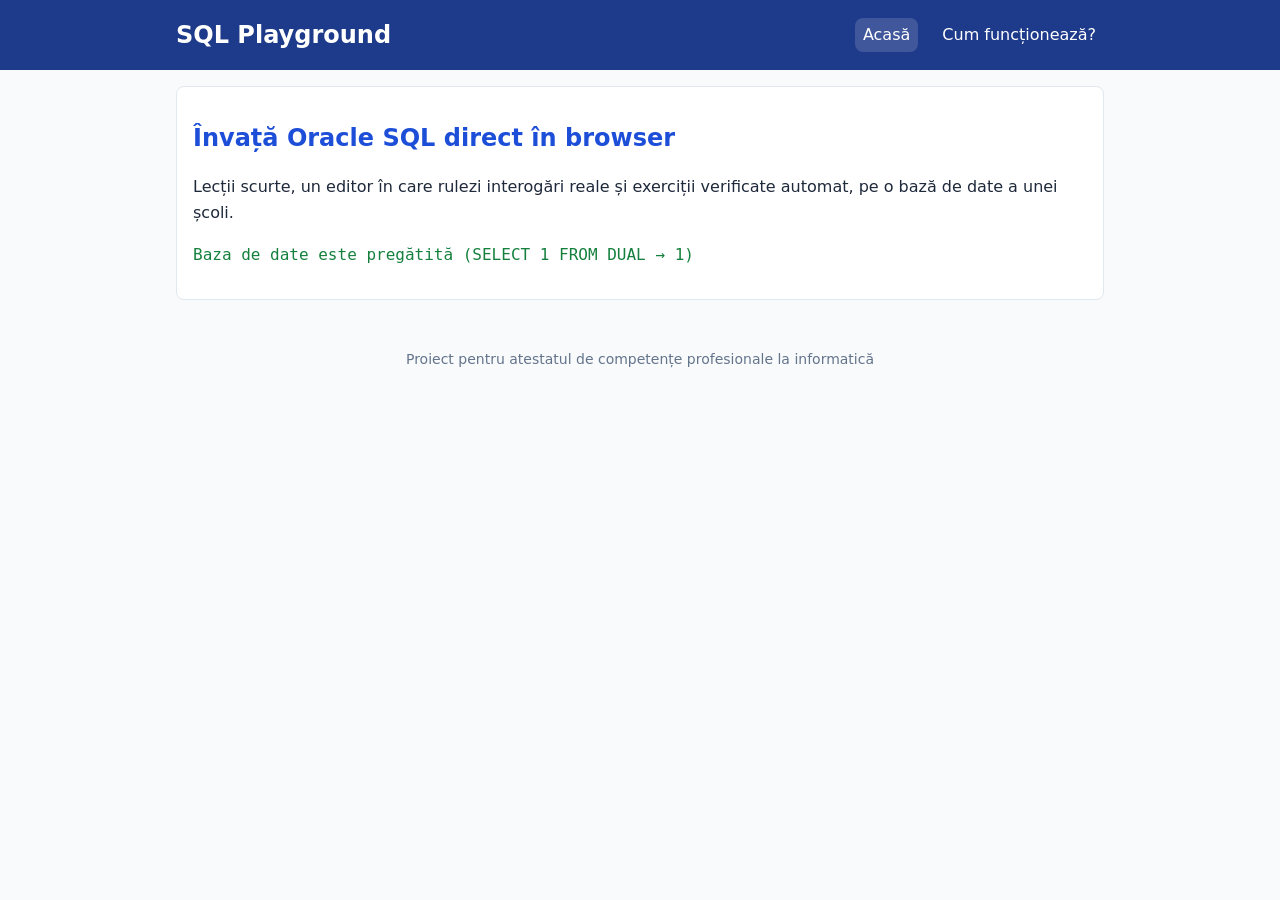
==== site/index.html @ 8a10713d "Add page layout, styles and sql.js database setup Co-Authored-By: Claude Opus 5.5 <noreply@anthropic" ====
<!DOCTYPE html>
<!--
  index.html - home page: the working SQL site (lessons, SQL editor, exercises).
  Styles: css/style.css. Scripts: vendor/sql-wasm.js (SQL engine) and js/main.js (page logic).
-->
<html lang="ro"> <!-- page language: Romanian -->
<head>
  <meta charset="UTF-8"> <!-- text encoding, needed for ș ț ă î â -->
  <meta name="viewport" content="width=device-width, initial-scale=1"> <!-- fit the page to phone screens -->
  <title>SQL Playground - Învață Oracle SQL</title> <!-- text shown in the browser tab -->
  <link rel="stylesheet" href="css/style.css"> <!-- all the styles of the site -->
  <script src="vendor/sql-wasm.js"></script> <!-- SQL engine (sql.js); provides initSqlJs -->
  <script type="module" src="js/main.js"></script> <!-- page logic; runs after the page is loaded -->
</head>
<body>
  <!-- Top header bar: site title + navigation menu (same on every page) -->
  <header class="site-header">
    <div class="site-header-inner">
      <h1 class="site-title">SQL Playground</h1> <!-- site title in the header -->
      <nav class="site-nav" aria-label="Meniu principal"> <!-- navigation menu -->
        <a href="index.html" aria-current="page">Acasă</a> <!-- link to the home page (current page) -->
        <a href="cum-functioneaza.html">Cum funcționează?</a> <!-- link to the "how it works" page -->
      </nav>
    </div>
  </header>

  <main>
    <!-- Introduction section -->
    <section class="card">
      <h2>Învață Oracle SQL direct în browser</h2> <!-- main heading of the home page -->
      <p>
        Lecții scurte, un editor în care rulezi interogări reale și exerciții verificate automat,
        pe o bază de date a unei școli.
      </p> <!-- short description of the site -->
      <p id="db-status" class="status">Se încarcă baza de date...</p> <!-- database status message (filled in by main.js) -->
    </section>
  </main>

  <!-- Footer (same on every page) -->
  <footer class="site-footer">
    Proiect pentru atestatul de competențe profesionale la informatică <!-- footer text -->
  </footer>
</body>
</html>
---- site/css/style.css ----
/*
  style.css - all the styles of the site.
  Used by: index.html and cum-functioneaza.html.
  To change a color, font or size, edit the variables in the ":root" block below.
*/

/* ===== Variables: colors, fonts and sizes (light theme) ===== */
:root {
  --color-background: #f8fafc; /* page background color */
  --color-surface: #ffffff; /* background color of cards / boxes */
  --color-text: #1e293b; /* main text color */
  --color-text-muted: #64748b; /* color of secondary text (footer, notes) */
  --color-heading: #1d4ed8; /* color of all headings (h1, h2, h3) */
  --color-header-background: #1e3a8a; /* background color of the top header bar */
  --color-header-text: #ffffff; /* text color in the top header bar */
  --color-link: #2563eb; /* color of links */
  --color-border: #e2e8f0; /* color of borders and lines */
  --color-success: #15803d; /* color of success messages */
  --color-error: #b91c1c; /* color of error messages */

  --font-main: system-ui, 'Segoe UI', Roboto, sans-serif; /* font of normal text */
  --font-code: ui-monospace, Consolas, monospace; /* font of SQL code */
  --font-size-base: 1rem; /* normal text size */
  --font-size-title: 1.5rem; /* size of the site title in the header */

  --space: 1rem; /* basic spacing between elements */
  --radius: 8px; /* roundness of box corners */
  --max-width: 60rem; /* maximum width of the page content */
}

/* ===== Variables: dark theme (used when the device is in dark mode) ===== */
@media (prefers-color-scheme: dark) {
  :root {
    --color-background: #0f172a; /* page background color (dark) */
    --color-surface: #1e293b; /* background color of cards / boxes (dark) */
    --color-text: #e2e8f0; /* main text color (dark) */
    --color-text-muted: #94a3b8; /* secondary text color (dark) */
    --color-heading: #93c5fd; /* color of all headings (dark) */
    --color-header-background: #172554; /* header bar background (dark) */
    --color-link: #60a5fa; /* color of links (dark) */
    --color-border: #334155; /* borders and lines (dark) */
    --color-success: #4ade80; /* success messages (dark) */
    --color-error: #f87171; /* error messages (dark) */
  }
}

/* ===== Whole page ===== */
* {
  box-sizing: border-box; /* width includes padding and border (easier sizing) */
}

body {
  margin: 0; /* remove the browser's default margin */
  background: var(--color-background); /* page background color */
  color: var(--color-text); /* main text color */
  font-family: var(--font-main); /* main font */
  font-size: var(--font-size-base); /* normal text size */
  line-height: 1.6; /* space between lines of text */
}

/* ===== Top header bar (site title + navigation) ===== */
.site-header {
  background: var(--color-header-background); /* header background color */
  color: var(--color-header-text); /* header text color */
}

.site-header-inner {
  max-width: var(--max-width); /* same width as the page content */
  margin: 0 auto; /* center it horizontally */
  padding: var(--space); /* space inside the header */
  display: flex; /* place title and menu side by side */
  flex-wrap: wrap; /* on small screens, the menu moves below the title */
  align-items: center; /* center them vertically */
  justify-content: space-between; /* title on the left, menu on the right */
  gap: var(--space); /* space between title and menu */
}

.site-title {
  margin: 0; /* remove the default heading margin */
  font-size: var(--font-size-title); /* site title size */
  color: var(--color-header-text); /* site title color (not the heading color) */
}

/* ===== Navigation menu ===== */
.site-nav {
  display: flex; /* menu links in a row */
  gap: var(--space); /* space between menu links */
}

.site-nav a {
  color: var(--color-header-text); /* menu link color */
  text-decoration: none; /* no underline on menu links */
  padding: 0.25rem 0.5rem; /* clickable area around each menu link */
  border-radius: var(--radius); /* rounded corners on the link highlight */
}

.site-nav a:hover,
.site-nav a[aria-current="page"] {
  background: rgba(255, 255, 255, 0.15); /* highlight for the hovered / current page link */
}

/* ===== Main content ===== */
main {
  max-width: var(--max-width); /* limit line length on wide screens */
  margin: 0 auto; /* center the content */
  padding: var(--space); /* space around the content */
}

h2,
h3 {
  color: var(--color-heading); /* heading color */
  line-height: 1.3; /* tighter line spacing for headings */
}

a {
  color: var(--color-link); /* link color */
}

a:focus-visible,
button:focus-visible {
  outline: 3px solid var(--color-link); /* visible outline when using the keyboard */
  outline-offset: 2px; /* small gap between element and outline */
}

/* ===== Cards (white boxes around sections) ===== */
.card {
  background: var(--color-surface); /* card background color */
  border: 1px solid var(--color-border); /* card border */
  border-radius: var(--radius); /* rounded card corners */
  padding: var(--space); /* space inside the card */
  margin-bottom: var(--space); /* space below each card */
}

/* ===== Database status message ===== */
.status {
  font-family: var(--font-code); /* show the status in the code font */
}

.status-success {
  color: var(--color-success); /* status color when the database loaded */
}

.status-error {
  color: var(--color-error); /* status color when something went wrong */
}

/* ===== Footer ===== */
.site-footer {
  text-align: center; /* center the footer text */
  color: var(--color-text-muted); /* footer text color */
  padding: var(--space); /* space around the footer */
  font-size: 0.875rem; /* smaller footer text */
}
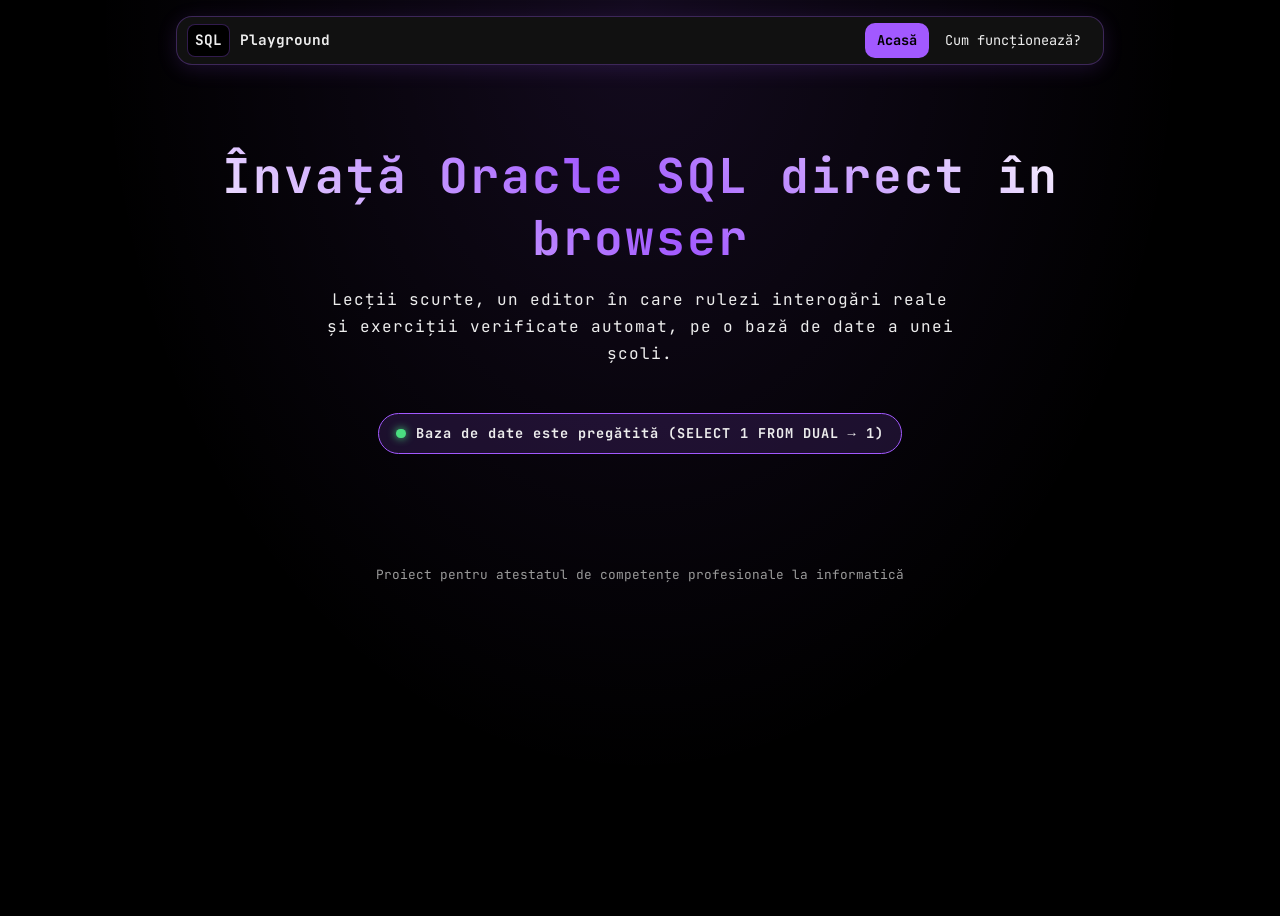
==== commit ab643c22: "Restyle site to match sebastian-ungureanu.com design Co-Authored-By: Claude Opus 5.5 <noreply@anthro" ====
--- a/site/index.html
+++ b/site/index.html
@@ -13,10 +13,13 @@
   <script type="module" src="js/main.js"></script> <!-- page logic; runs after the page is loaded -->
 </head>
 <body>
-  <!-- Top header bar: site title + navigation menu (same on every page) -->
+  <!-- Top menu bar: logo + navigation menu (same on every page) -->
   <header class="site-header">
     <div class="site-header-inner">
-      <h1 class="site-title">SQL Playground</h1> <!-- site title in the header -->
+      <a class="brand" href="index.html"> <!-- logo: goes to the home page -->
+        <span class="brand-logo">SQL</span> <!-- small logo box -->
+        <span>Playground</span> <!-- site name next to the logo -->
+      </a>
       <nav class="site-nav" aria-label="Meniu principal"> <!-- navigation menu -->
         <a href="index.html" aria-current="page">Acasă</a> <!-- link to the home page (current page) -->
         <a href="cum-functioneaza.html">Cum funcționează?</a> <!-- link to the "how it works" page -->
@@ -25,14 +28,14 @@
   </header>
 
   <main>
-    <!-- Introduction section -->
-    <section class="card">
-      <h2>Învață Oracle SQL direct în browser</h2> <!-- main heading of the home page -->
-      <p>
+    <!-- Hero: big title at the top of the home page -->
+    <section class="hero">
+      <h1 class="hero-title">Învață Oracle SQL direct în browser</h1> <!-- big title of the home page -->
+      <p class="hero-text">
         Lecții scurte, un editor în care rulezi interogări reale și exerciții verificate automat,
         pe o bază de date a unei școli.
       </p> <!-- short description of the site -->
-      <p id="db-status" class="status">Se încarcă baza de date...</p> <!-- database status message (filled in by main.js) -->
+      <p id="db-status" class="status">Se încarcă baza de date...</p> <!-- database status badge (filled in by main.js) -->
     </section>
   </main>
 
--- a/site/css/style.css
+++ b/site/css/style.css
@@ -2,46 +2,51 @@
   style.css - all the styles of the site.
   Used by: index.html and cum-functioneaza.html.
   To change a color, font or size, edit the variables in the ":root" block below.
+  Design: dark "terminal" look (black background, purple accent, monospace font).
 */
 
-/* ===== Variables: colors, fonts and sizes (light theme) ===== */
+/* ===== Font: JetBrains Mono (stored in fonts/, works offline) ===== */
+@font-face {
+  font-family: 'JetBrains Mono'; /* name used in --font-main */
+  src: url('../fonts/jetbrains-mono-latin-wght-normal.woff2') format('woff2'); /* basic Latin letters */
+  font-weight: 100 800; /* variable font: one file for all weights */
+  font-display: swap; /* show text right away, swap to this font when it loads */
+  unicode-range: U+0000-00FF, U+2000-206F, U+20AC, U+2122, U+2191, U+2193, U+2212; /* characters in this file */
+}
+
+@font-face {
+  font-family: 'JetBrains Mono'; /* same font name, second file */
+  src: url('../fonts/jetbrains-mono-latin-ext-wght-normal.woff2') format('woff2'); /* extra letters: ă ș ț */
+  font-weight: 100 800; /* variable font: one file for all weights */
+  font-display: swap; /* show text right away, swap to this font when it loads */
+  unicode-range: U+0100-02BA, U+1E00-1E9F; /* characters in this file (includes Romanian letters) */
+}
+
+/* ===== Variables: colors, fonts and sizes ===== */
 :root {
-  --color-background: #f8fafc; /* page background color */
-  --color-surface: #ffffff; /* background color of cards / boxes */
-  --color-text: #1e293b; /* main text color */
-  --color-text-muted: #64748b; /* color of secondary text (footer, notes) */
-  --color-heading: #1d4ed8; /* color of all headings (h1, h2, h3) */
-  --color-header-background: #1e3a8a; /* background color of the top header bar */
-  --color-header-text: #ffffff; /* text color in the top header bar */
-  --color-link: #2563eb; /* color of links */
-  --color-border: #e2e8f0; /* color of borders and lines */
-  --color-success: #15803d; /* color of success messages */
-  --color-error: #b91c1c; /* color of error messages */
-
-  --font-main: system-ui, 'Segoe UI', Roboto, sans-serif; /* font of normal text */
-  --font-code: ui-monospace, Consolas, monospace; /* font of SQL code */
+  --color-background: #000000; /* page background color */
+  --color-surface: rgba(17, 17, 17, 0.7); /* background color of cards / boxes */
+  --color-header-background: #111111; /* background color of the top menu bar */
+  --color-text: #ededed; /* main text color */
+  --color-text-muted: #9a9a9a; /* color of secondary text (footer, notes) */
+  --color-accent: #a259ff; /* purple accent: ">" signs, links, borders, highlights */
+  --color-accent-glow: rgba(162, 89, 255, 0.6); /* purple glow around highlighted elements */
+  --color-accent-soft: rgba(162, 89, 255, 0.15); /* light purple background (current menu link, badge) */
+  --color-border: rgba(162, 89, 255, 0.15); /* color of card borders */
+  --color-heading: #ededed; /* color of section headings (h2, h3) */
+  --color-title-gradient: linear-gradient(45deg, #ffffff, #a259ff, #ffffff); /* colors of the big page title */
+  --color-success: #4ade80; /* color of success messages */
+  --color-error: #f87171; /* color of error messages */
+
+  --font-main: 'JetBrains Mono', ui-monospace, Consolas, monospace; /* font of all text */
   --font-size-base: 1rem; /* normal text size */
-  --font-size-title: 1.5rem; /* size of the site title in the header */
+  --font-size-title: clamp(1.75rem, 6vw, 3rem); /* size of the big page title (smaller on phones) */
+  --font-size-heading: 1.5rem; /* size of section headings */
 
   --space: 1rem; /* basic spacing between elements */
-  --radius: 8px; /* roundness of box corners */
+  --radius: 10px; /* roundness of card corners */
+  --radius-menu: 16px; /* roundness of the top menu bar */
   --max-width: 60rem; /* maximum width of the page content */
-}
-
-/* ===== Variables: dark theme (used when the device is in dark mode) ===== */
-@media (prefers-color-scheme: dark) {
-  :root {
-    --color-background: #0f172a; /* page background color (dark) */
-    --color-surface: #1e293b; /* background color of cards / boxes (dark) */
-    --color-text: #e2e8f0; /* main text color (dark) */
-    --color-text-muted: #94a3b8; /* secondary text color (dark) */
-    --color-heading: #93c5fd; /* color of all headings (dark) */
-    --color-header-background: #172554; /* header bar background (dark) */
-    --color-link: #60a5fa; /* color of links (dark) */
-    --color-border: #334155; /* borders and lines (dark) */
-    --color-success: #4ade80; /* success messages (dark) */
-    --color-error: #f87171; /* error messages (dark) */
-  }
 }
 
 /* ===== Whole page ===== */
@@ -51,52 +56,79 @@
 
 body {
   margin: 0; /* remove the browser's default margin */
-  background: var(--color-background); /* page background color */
+  min-height: 100vh; /* fill at least the whole screen height */
+  background:
+    radial-gradient(ellipse at top, rgba(162, 89, 255, 0.12), transparent 60%), /* purple glow at the top of the page */
+    var(--color-background); /* page background color */
   color: var(--color-text); /* main text color */
   font-family: var(--font-main); /* main font */
   font-size: var(--font-size-base); /* normal text size */
-  line-height: 1.6; /* space between lines of text */
-}
-
-/* ===== Top header bar (site title + navigation) ===== */
+  line-height: 1.7; /* space between lines of text */
+}
+
+/* ===== Top menu bar (floating capsule, stays at the top when scrolling) ===== */
 .site-header {
-  background: var(--color-header-background); /* header background color */
-  color: var(--color-header-text); /* header text color */
+  position: sticky; /* stays visible at the top while scrolling */
+  top: var(--space); /* distance from the top of the screen */
+  z-index: 10; /* stays above the page content */
+  max-width: var(--max-width); /* same width as the page content */
+  margin: var(--space) auto 0; /* centered, with space above */
+  padding: 0 var(--space); /* side space on small screens */
 }
 
 .site-header-inner {
-  max-width: var(--max-width); /* same width as the page content */
-  margin: 0 auto; /* center it horizontally */
-  padding: var(--space); /* space inside the header */
-  display: flex; /* place title and menu side by side */
-  flex-wrap: wrap; /* on small screens, the menu moves below the title */
+  display: flex; /* logo and menu side by side */
+  flex-wrap: wrap; /* on small screens, the menu moves below the logo */
   align-items: center; /* center them vertically */
-  justify-content: space-between; /* title on the left, menu on the right */
-  gap: var(--space); /* space between title and menu */
-}
-
-.site-title {
-  margin: 0; /* remove the default heading margin */
-  font-size: var(--font-size-title); /* site title size */
-  color: var(--color-header-text); /* site title color (not the heading color) */
+  justify-content: space-between; /* logo on the left, menu on the right */
+  gap: 0.5rem; /* space between logo and menu */
+  padding: 0.4rem 0.6rem; /* space inside the menu bar */
+  background: var(--color-header-background); /* menu bar background color */
+  border: 1px solid rgba(162, 89, 255, 0.3); /* purple border of the menu bar */
+  border-radius: var(--radius-menu); /* rounded menu bar corners */
+  box-shadow: 0 4px 20px rgba(162, 89, 255, 0.15); /* soft purple glow under the menu bar */
+}
+
+/* Logo: small "SQL" box + site name */
+.brand {
+  display: flex; /* logo box and name side by side */
+  align-items: center; /* center them vertically */
+  gap: 0.6rem; /* space between logo box and name */
+  color: var(--color-text); /* site name color */
+  text-decoration: none; /* no underline on the logo link */
+  font-weight: 700; /* bold site name */
+  font-size: 0.9rem; /* site name size */
+}
+
+.brand-logo {
+  padding: 0.2rem 0.45rem; /* space inside the logo box */
+  background: #000000; /* logo box background */
+  border: 1px solid rgba(162, 89, 255, 0.3); /* logo box border */
+  border-radius: 8px; /* rounded logo box corners */
 }
 
 /* ===== Navigation menu ===== */
 .site-nav {
   display: flex; /* menu links in a row */
-  gap: var(--space); /* space between menu links */
+  gap: 0.25rem; /* space between menu links */
 }
 
 .site-nav a {
-  color: var(--color-header-text); /* menu link color */
+  color: var(--color-text); /* menu link color */
   text-decoration: none; /* no underline on menu links */
-  padding: 0.25rem 0.5rem; /* clickable area around each menu link */
+  font-size: 0.85rem; /* menu link text size */
+  padding: 0.35rem 0.75rem; /* clickable area around each menu link */
   border-radius: var(--radius); /* rounded corners on the link highlight */
 }
 
-.site-nav a:hover,
+.site-nav a:hover {
+  color: var(--color-accent); /* menu link color on mouse hover */
+}
+
 .site-nav a[aria-current="page"] {
-  background: rgba(255, 255, 255, 0.15); /* highlight for the hovered / current page link */
+  background: var(--color-accent); /* current page link: purple background */
+  color: #000000; /* current page link: black text */
+  font-weight: 700; /* current page link: bold */
 }
 
 /* ===== Main content ===== */
@@ -106,48 +138,114 @@
   padding: var(--space); /* space around the content */
 }
 
+/* ===== Hero: the big title area at the top of a page ===== */
+.hero {
+  text-align: center; /* center the title and text */
+  padding: 4rem 0 3rem; /* space above and below the hero */
+}
+
+.hero-title {
+  margin: 0 0 var(--space); /* space below the big title */
+  font-size: var(--font-size-title); /* big title size */
+  letter-spacing: 2px; /* space between letters of the big title */
+  line-height: 1.3; /* line spacing of the big title */
+  background: var(--color-title-gradient); /* gradient colors of the big title */
+  background-clip: text; /* show the gradient only inside the letters */
+  -webkit-background-clip: text; /* same, for Safari and older Chrome */
+  color: transparent; /* hide the normal text color so the gradient shows */
+}
+
+.hero-text {
+  max-width: 40rem; /* keep the text lines short */
+  margin: 0 auto 2rem; /* centered, with space below */
+  letter-spacing: 1px; /* space between letters */
+}
+
+/* ===== Section headings with a purple ">" in front ===== */
 h2,
 h3 {
   color: var(--color-heading); /* heading color */
-  line-height: 1.3; /* tighter line spacing for headings */
+  letter-spacing: 1px; /* space between letters of headings */
+  line-height: 1.4; /* line spacing of headings */
+}
+
+h2 {
+  font-size: var(--font-size-heading); /* section heading size */
+}
+
+h2::before,
+h3::before {
+  content: '> '; /* the ">" sign before every heading (terminal style) */
+  color: var(--color-accent); /* color of the ">" sign */
 }
 
 a {
-  color: var(--color-link); /* link color */
+  color: var(--color-accent); /* link color */
 }
 
 a:focus-visible,
 button:focus-visible {
-  outline: 3px solid var(--color-link); /* visible outline when using the keyboard */
+  outline: 2px solid var(--color-accent); /* visible outline when using the keyboard */
   outline-offset: 2px; /* small gap between element and outline */
 }
 
-/* ===== Cards (white boxes around sections) ===== */
+strong {
+  color: var(--color-accent); /* bold words are purple */
+}
+
+/* ===== Cards (dark boxes around sections) ===== */
 .card {
   background: var(--color-surface); /* card background color */
   border: 1px solid var(--color-border); /* card border */
   border-radius: var(--radius); /* rounded card corners */
-  padding: var(--space); /* space inside the card */
-  margin-bottom: var(--space); /* space below each card */
-}
-
-/* ===== Database status message ===== */
+  padding: 1.5rem; /* space inside the card */
+  margin-bottom: 1.5rem; /* space below each card */
+}
+
+.card > :first-child {
+  margin-top: 0; /* no extra space at the top of a card */
+}
+
+/* ===== Database status badge (pill with a colored dot) ===== */
 .status {
-  font-family: var(--font-code); /* show the status in the code font */
-}
-
-.status-success {
-  color: var(--color-success); /* status color when the database loaded */
+  display: inline-flex; /* dot and text side by side */
+  align-items: center; /* center them vertically */
+  gap: 0.6rem; /* space between dot and text */
+  padding: 0.5rem 1.1rem; /* space inside the badge */
+  background: var(--color-accent-soft); /* badge background */
+  border: 1px solid var(--color-accent); /* badge border */
+  border-radius: 999px; /* fully rounded badge (pill shape) */
+  font-size: 0.85rem; /* badge text size */
+  font-weight: 700; /* bold badge text */
+  letter-spacing: 1px; /* space between letters */
+}
+
+.status::before {
+  content: ''; /* empty element used as the colored dot */
+  width: 0.6rem; /* dot width */
+  height: 0.6rem; /* dot height */
+  border-radius: 50%; /* make it round */
+  background: var(--color-text-muted); /* dot color while loading (gray) */
+}
+
+.status-success::before {
+  background: var(--color-success); /* dot color when the database is ready (green) */
+  box-shadow: 0 0 8px var(--color-success); /* green glow around the dot */
 }
 
 .status-error {
-  color: var(--color-error); /* status color when something went wrong */
+  color: var(--color-error); /* badge text color when something went wrong */
+}
+
+.status-error::before {
+  background: var(--color-error); /* dot color when something went wrong (red) */
+  box-shadow: 0 0 8px var(--color-error); /* red glow around the dot */
 }
 
 /* ===== Footer ===== */
 .site-footer {
   text-align: center; /* center the footer text */
   color: var(--color-text-muted); /* footer text color */
-  padding: var(--space); /* space around the footer */
-  font-size: 0.875rem; /* smaller footer text */
-}
+  padding: 2rem var(--space); /* space around the footer */
+  font-size: 0.8rem; /* smaller footer text */
+}
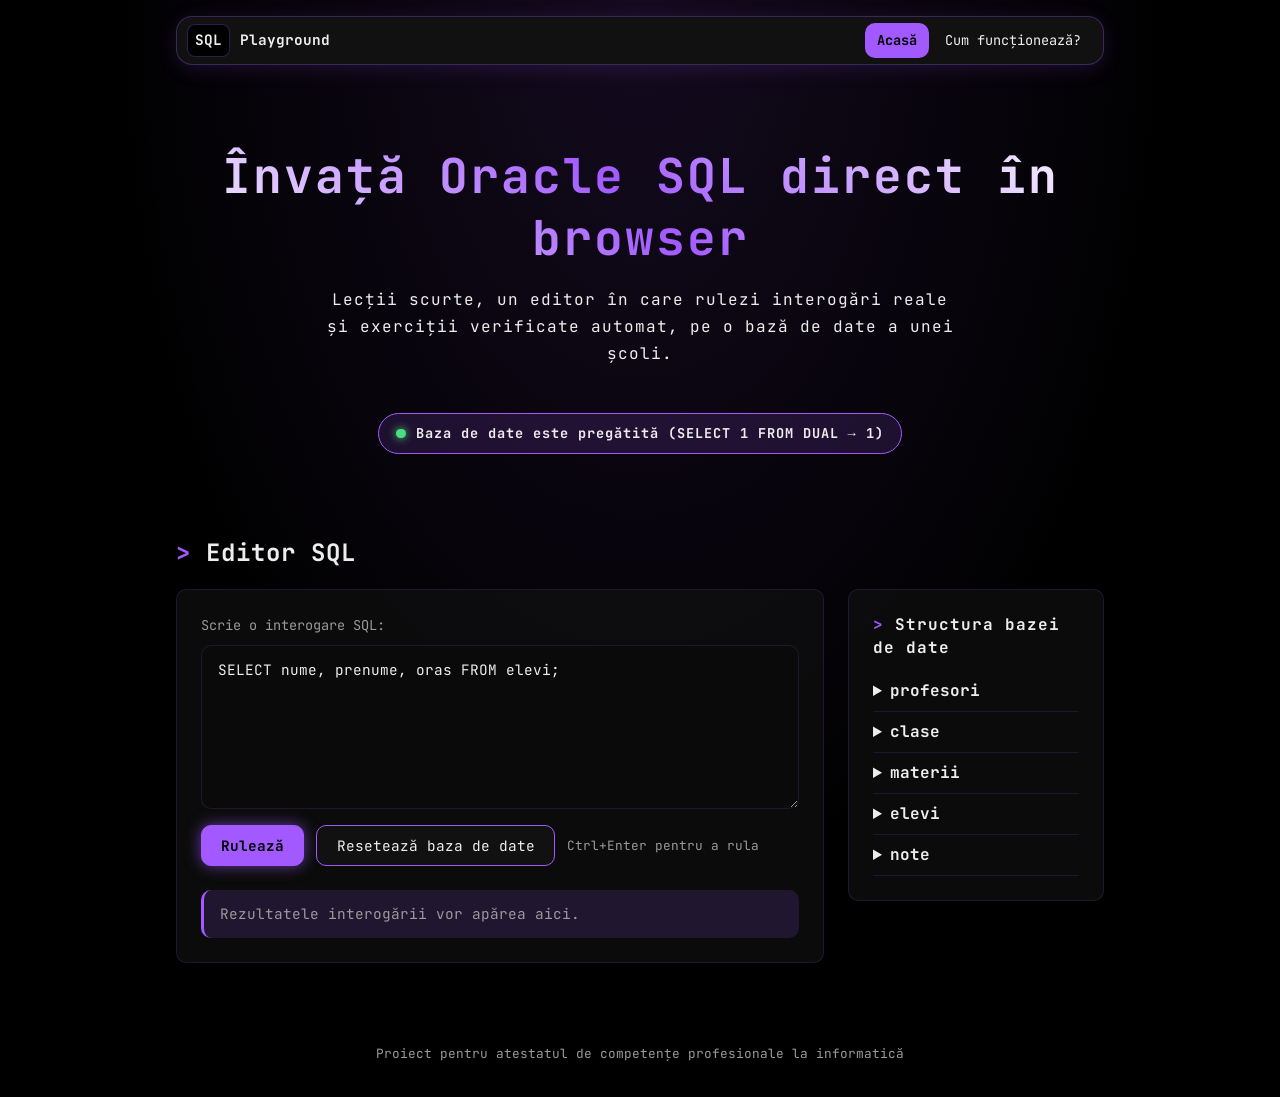
==== commit 672b2cd9: "Add school database, Oracle functions, SQL editor and lesson content Co-Authored-By: Claude Opus 5.5" ====
--- a/site/index.html
+++ b/site/index.html
@@ -37,6 +37,37 @@
       </p> <!-- short description of the site -->
       <p id="db-status" class="status">Se încarcă baza de date...</p> <!-- database status badge (filled in by main.js) -->
     </section>
+
+    <!-- SQL editor section: editor + results on the left, database structure on the right -->
+    <section id="editor" class="editor-section" aria-labelledby="editor-title">
+      <h2 id="editor-title">Editor SQL</h2> <!-- heading of the SQL editor section -->
+      <div class="editor-layout"> <!-- two columns on computers, one column on phones -->
+
+        <!-- Left column: the editor, the buttons and the results -->
+        <div class="card editor-card">
+          <label for="sql-editor" class="editor-label">Scrie o interogare SQL:</label> <!-- text above the editor -->
+          <textarea id="sql-editor" class="sql-editor" rows="6" spellcheck="false" autocomplete="off" autocapitalize="off">SELECT nume, prenume, oras FROM elevi;</textarea> <!-- the SQL editor, with a sample query -->
+          <div class="editor-buttons"> <!-- row with the buttons and the keyboard hint -->
+            <button type="button" id="run-button" class="button button-primary">Rulează</button> <!-- run button: runs the SQL from the editor -->
+            <button type="button" id="reset-button" class="button button-secondary">Resetează baza de date</button> <!-- reset button: restores the original data -->
+            <span class="editor-hint">Ctrl+Enter pentru a rula</span> <!-- keyboard shortcut hint -->
+          </div>
+          <div id="results" class="results" aria-live="polite"> <!-- results area (filled in by render.js) -->
+            <p class="message message-info">Rezultatele interogării vor apărea aici.</p> <!-- text shown before the first run -->
+          </div>
+        </div>
+
+        <!-- Right column: the tables of the database and their columns -->
+        <aside class="card schema-panel" aria-labelledby="schema-title">
+          <h3 id="schema-title">Structura bazei de date</h3> <!-- heading of the database structure panel -->
+          <div id="schema-list" class="schema-list"></div> <!-- list of tables (filled in by main.js) -->
+        </aside>
+
+      </div>
+    </section>
+
+    <!-- Lessons section: EMPTY placeholder, the lessons are added here later (Phase 4) -->
+    <section id="lessons" class="lessons-section" aria-label="Lecții"></section>
   </main>
 
   <!-- Footer (same on every page) -->
--- a/site/css/style.css
+++ b/site/css/style.css
@@ -37,16 +37,28 @@
   --color-title-gradient: linear-gradient(45deg, #ffffff, #a259ff, #ffffff); /* colors of the big page title */
   --color-success: #4ade80; /* color of success messages */
   --color-error: #f87171; /* color of error messages */
+  --color-button-primary: #a259ff; /* background color of the "Rulează" (run) button */
+  --color-button-primary-text: #000000; /* text color of the "Rulează" (run) button */
+  --color-button-secondary: #111111; /* background color of the "Resetează baza de date" (reset) button */
+  --color-editor-background: #0a0a0a; /* background color of the SQL editor */
+  --color-table-header: #1a1a1a; /* background color of the result table header (column names) */
+  --color-table-row-alt: rgba(255, 255, 255, 0.03); /* background color of every second row in result tables */
+  --color-table-line: rgba(255, 255, 255, 0.06); /* color of the lines between rows in result tables */
 
   --font-main: 'JetBrains Mono', ui-monospace, Consolas, monospace; /* font of all text */
   --font-size-base: 1rem; /* normal text size */
   --font-size-title: clamp(1.75rem, 6vw, 3rem); /* size of the big page title (smaller on phones) */
   --font-size-heading: 1.5rem; /* size of section headings */
+  --font-size-code: 0.9rem; /* text size in the SQL editor and in result tables */
+  --font-size-small: 0.8rem; /* size of small text (hints, row counts, column types) */
 
   --space: 1rem; /* basic spacing between elements */
   --radius: 10px; /* roundness of card corners */
   --radius-menu: 16px; /* roundness of the top menu bar */
   --max-width: 60rem; /* maximum width of the page content */
+  --editor-height: 10rem; /* starting height of the SQL editor */
+  --results-max-height: 24rem; /* maximum height of a result table (taller tables scroll) */
+  --schema-panel-width: 16rem; /* width of the "Structura bazei de date" panel on computers */
 }
 
 /* ===== Whole page ===== */
@@ -249,3 +261,242 @@
   padding: 2rem var(--space); /* space around the footer */
   font-size: 0.8rem; /* smaller footer text */
 }
+
+/* ===== SQL editor section (home page) ===== */
+.editor-section {
+  margin-bottom: 2rem; /* space below the editor section */
+}
+
+.editor-layout {
+  display: grid; /* editor and structure panel placed in a grid */
+  grid-template-columns: minmax(0, 1fr); /* phones: one column (editor above, structure panel below) */
+  gap: 1.5rem; /* space between the editor and the structure panel */
+  align-items: start; /* each box is only as tall as its content */
+}
+
+@media (min-width: 900px) {
+  .editor-layout {
+    grid-template-columns: minmax(0, 1fr) var(--schema-panel-width); /* computers: editor on the left, structure panel on the right */
+  }
+}
+
+.editor-layout > .card {
+  margin-bottom: 0; /* the grid gap already adds the space between boxes */
+}
+
+.editor-label {
+  display: block; /* the label sits on its own line, above the editor */
+  margin-bottom: 0.5rem; /* space between the label and the editor */
+  font-size: 0.85rem; /* label text size */
+  color: var(--color-text-muted); /* label text color */
+}
+
+/* The text box where the SQL is written */
+.sql-editor {
+  display: block; /* take a full line */
+  width: 100%; /* as wide as the card */
+  min-height: var(--editor-height); /* starting height of the editor */
+  resize: vertical; /* the user can only make it taller or shorter */
+  padding: 0.75rem 1rem; /* space inside the editor */
+  background: var(--color-editor-background); /* editor background color */
+  color: var(--color-text); /* editor text color */
+  font-family: var(--font-main); /* same monospace font as the rest of the site */
+  font-size: var(--font-size-code); /* editor text size */
+  line-height: 1.6; /* space between lines in the editor */
+  border: 1px solid var(--color-border); /* editor border */
+  border-radius: var(--radius); /* rounded editor corners */
+}
+
+.sql-editor:focus {
+  outline: none; /* remove the browser's default outline (replaced by the glow below) */
+  border-color: var(--color-accent); /* purple border while typing */
+  box-shadow: 0 0 12px var(--color-accent-glow); /* purple glow while typing */
+}
+
+/* Row with the buttons and the Ctrl+Enter hint */
+.editor-buttons {
+  display: flex; /* buttons side by side */
+  flex-wrap: wrap; /* on small screens, move to the next line */
+  align-items: center; /* center them vertically */
+  gap: 0.75rem; /* space between the buttons */
+  margin-top: 1rem; /* space between the editor and the buttons */
+}
+
+.editor-hint {
+  font-size: var(--font-size-small); /* small hint text */
+  color: var(--color-text-muted); /* gray hint text */
+}
+
+/* ===== Buttons ===== */
+.button {
+  padding: 0.6rem 1.2rem; /* space inside the buttons */
+  font-family: var(--font-main); /* same font as the rest of the site */
+  font-size: 0.9rem; /* button text size */
+  border: 1px solid var(--color-accent); /* purple button border */
+  border-radius: var(--radius); /* rounded button corners */
+  cursor: pointer; /* hand cursor on hover */
+}
+
+/* Main button ("Rulează"): purple background, black bold text, purple glow */
+.button-primary {
+  background: var(--color-button-primary); /* run button background color */
+  color: var(--color-button-primary-text); /* run button text color */
+  font-weight: 700; /* bold run button text */
+  box-shadow: 0 0 15px var(--color-accent-glow); /* purple glow around the run button */
+}
+
+.button-primary:hover {
+  box-shadow: 0 0 25px var(--color-accent-glow); /* stronger glow on mouse hover */
+}
+
+/* Second button ("Resetează baza de date"): dark background, purple border */
+.button-secondary {
+  background: var(--color-button-secondary); /* reset button background color */
+  color: var(--color-text); /* reset button text color */
+}
+
+.button-secondary:hover {
+  color: var(--color-accent); /* reset button text turns purple on mouse hover */
+}
+
+/* ===== Results area (tables and messages) ===== */
+.results {
+  margin-top: 1.5rem; /* space between the buttons and the results */
+}
+
+.result-block + .result-block {
+  margin-top: 1.5rem; /* space between two result tables */
+}
+
+/* Box around a result table: wide or tall tables scroll inside it, not the whole page */
+.table-wrapper {
+  overflow: auto; /* scroll bars appear only inside this box */
+  max-height: var(--results-max-height); /* maximum height before scrolling */
+  border: 1px solid var(--color-border); /* border around the table */
+  border-radius: var(--radius); /* rounded corners */
+}
+
+.result-table {
+  width: 100%; /* table at least as wide as the card */
+  border-collapse: collapse; /* single lines between cells */
+  font-size: var(--font-size-code); /* result table text size */
+}
+
+.result-table th,
+.result-table td {
+  padding: 0.45rem 0.8rem; /* space inside each cell */
+  text-align: left; /* values aligned to the left */
+  white-space: nowrap; /* keep each value on one line (the box scrolls instead) */
+  border-bottom: 1px solid var(--color-table-line); /* line between rows */
+}
+
+.result-table th {
+  position: sticky; /* column names stay visible while scrolling down */
+  top: 0; /* stick to the top of the table box */
+  background: var(--color-table-header); /* column names background color */
+  color: var(--color-accent); /* column names text color */
+  font-weight: 700; /* bold column names */
+}
+
+.result-table tbody tr:nth-child(even) {
+  background: var(--color-table-row-alt); /* every second row slightly lighter (easier to read) */
+}
+
+.null-value {
+  color: var(--color-text-muted); /* NULL values shown in gray */
+  font-style: italic; /* and in italics, so they differ from the text 'NULL' */
+}
+
+.row-count {
+  margin: 0.5rem 0 0; /* space above the row count */
+  font-size: var(--font-size-small); /* small row count text */
+  color: var(--color-text-muted); /* gray row count text */
+}
+
+/* Messages: errors (red), success (green), information (gray) */
+.message {
+  margin: 0; /* no extra space around the message */
+  padding: 0.75rem 1rem; /* space inside the message box */
+  border-left: 3px solid var(--color-accent); /* colored line on the left of the message */
+  border-radius: var(--radius); /* rounded message corners */
+  background: var(--color-accent-soft); /* message background color */
+  font-size: 0.9rem; /* message text size */
+  white-space: pre-wrap; /* keep line breaks from the message text */
+  overflow-wrap: anywhere; /* break very long words so they fit on phones */
+}
+
+.message-error {
+  color: var(--color-error); /* error message text color (red) */
+  border-left-color: var(--color-error); /* red line on the left */
+  background: rgba(248, 113, 113, 0.08); /* light red background */
+}
+
+.message-success {
+  color: var(--color-success); /* success message text color (green) */
+  border-left-color: var(--color-success); /* green line on the left */
+  background: rgba(74, 222, 128, 0.08); /* light green background */
+}
+
+.message-info {
+  color: var(--color-text-muted); /* information message text color (gray) */
+}
+
+/* ===== Database structure panel ("Structura bazei de date") ===== */
+.schema-panel h3 {
+  margin-bottom: 0.75rem; /* space below the panel heading */
+  font-size: 1rem; /* panel heading size */
+}
+
+.schema-table {
+  border-bottom: 1px solid var(--color-border); /* line between tables */
+  padding: 0.4rem 0; /* space above and below each table */
+}
+
+.schema-table summary {
+  cursor: pointer; /* hand cursor: the table name can be clicked */
+  font-weight: 700; /* bold table name */
+}
+
+.schema-table summary:hover {
+  color: var(--color-accent); /* table name turns purple on mouse hover */
+}
+
+.schema-table summary:focus-visible {
+  outline: 2px solid var(--color-accent); /* visible outline when using the keyboard */
+  outline-offset: 2px; /* small gap between the name and the outline */
+}
+
+.column-list {
+  list-style: none; /* no bullets in the column list */
+  margin: 0.4rem 0; /* space above and below the column list */
+  padding-left: 1rem; /* columns indented under the table name */
+  font-size: var(--font-size-small); /* small column text */
+}
+
+.column-list li {
+  display: flex; /* column name and type on the same line */
+  flex-wrap: wrap; /* move the type to the next line if there is no room */
+  justify-content: space-between; /* name on the left, type on the right */
+  gap: 0 0.5rem; /* space between name and type */
+}
+
+.column-type {
+  color: var(--color-text-muted); /* column types in gray */
+}
+
+/* Small button under each table: writes "SELECT * FROM <table>;" in the editor */
+.schema-query-button {
+  margin: 0 0 0.3rem 1rem; /* indented like the columns */
+  padding: 0.2rem 0.5rem; /* space inside the small button */
+  background: transparent; /* no background */
+  color: var(--color-accent); /* purple button text */
+  font-family: var(--font-main); /* same font as the rest of the site */
+  font-size: var(--font-size-small); /* small button text */
+  border: 1px solid var(--color-border); /* thin purple border */
+  border-radius: 6px; /* rounded corners */
+  cursor: pointer; /* hand cursor on hover */
+}
+
+.schema-query-button:hover {
+  border-color: var(--color-accent); /* stronger border on mouse hover */
+}
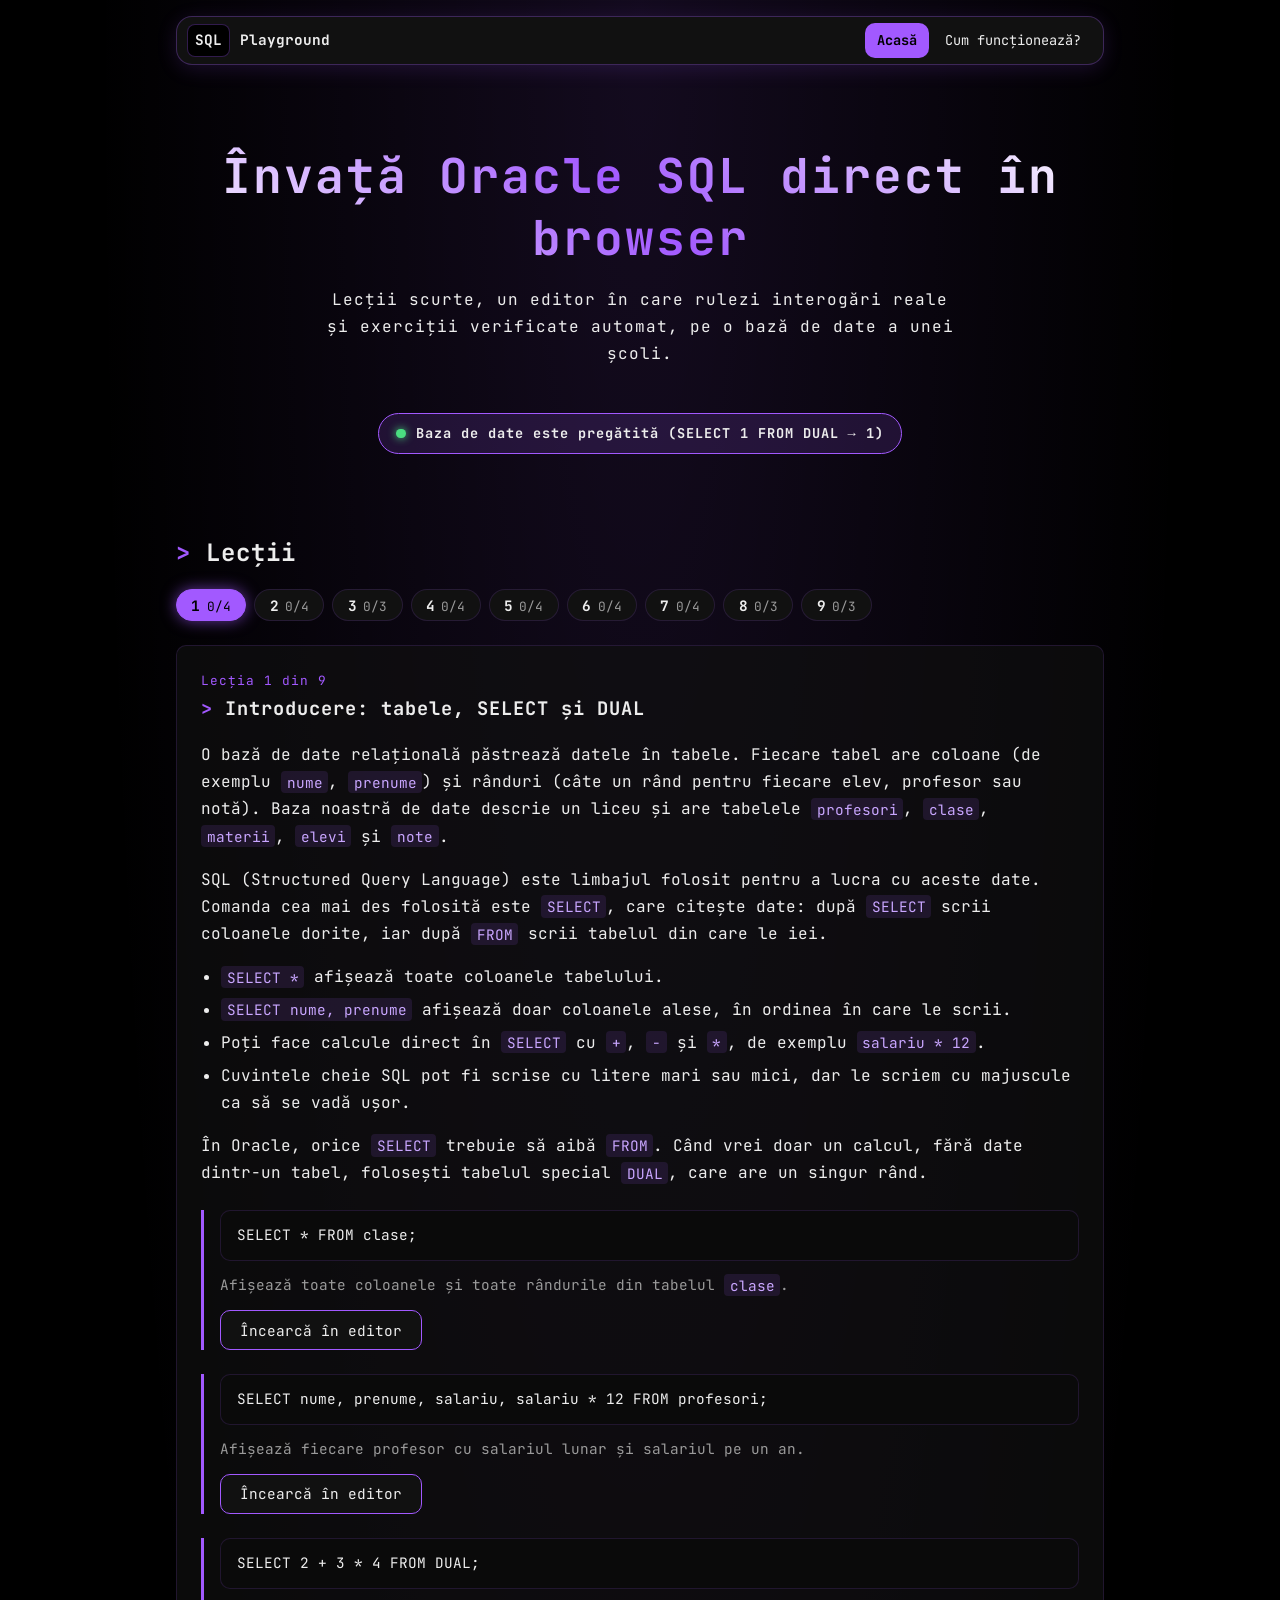
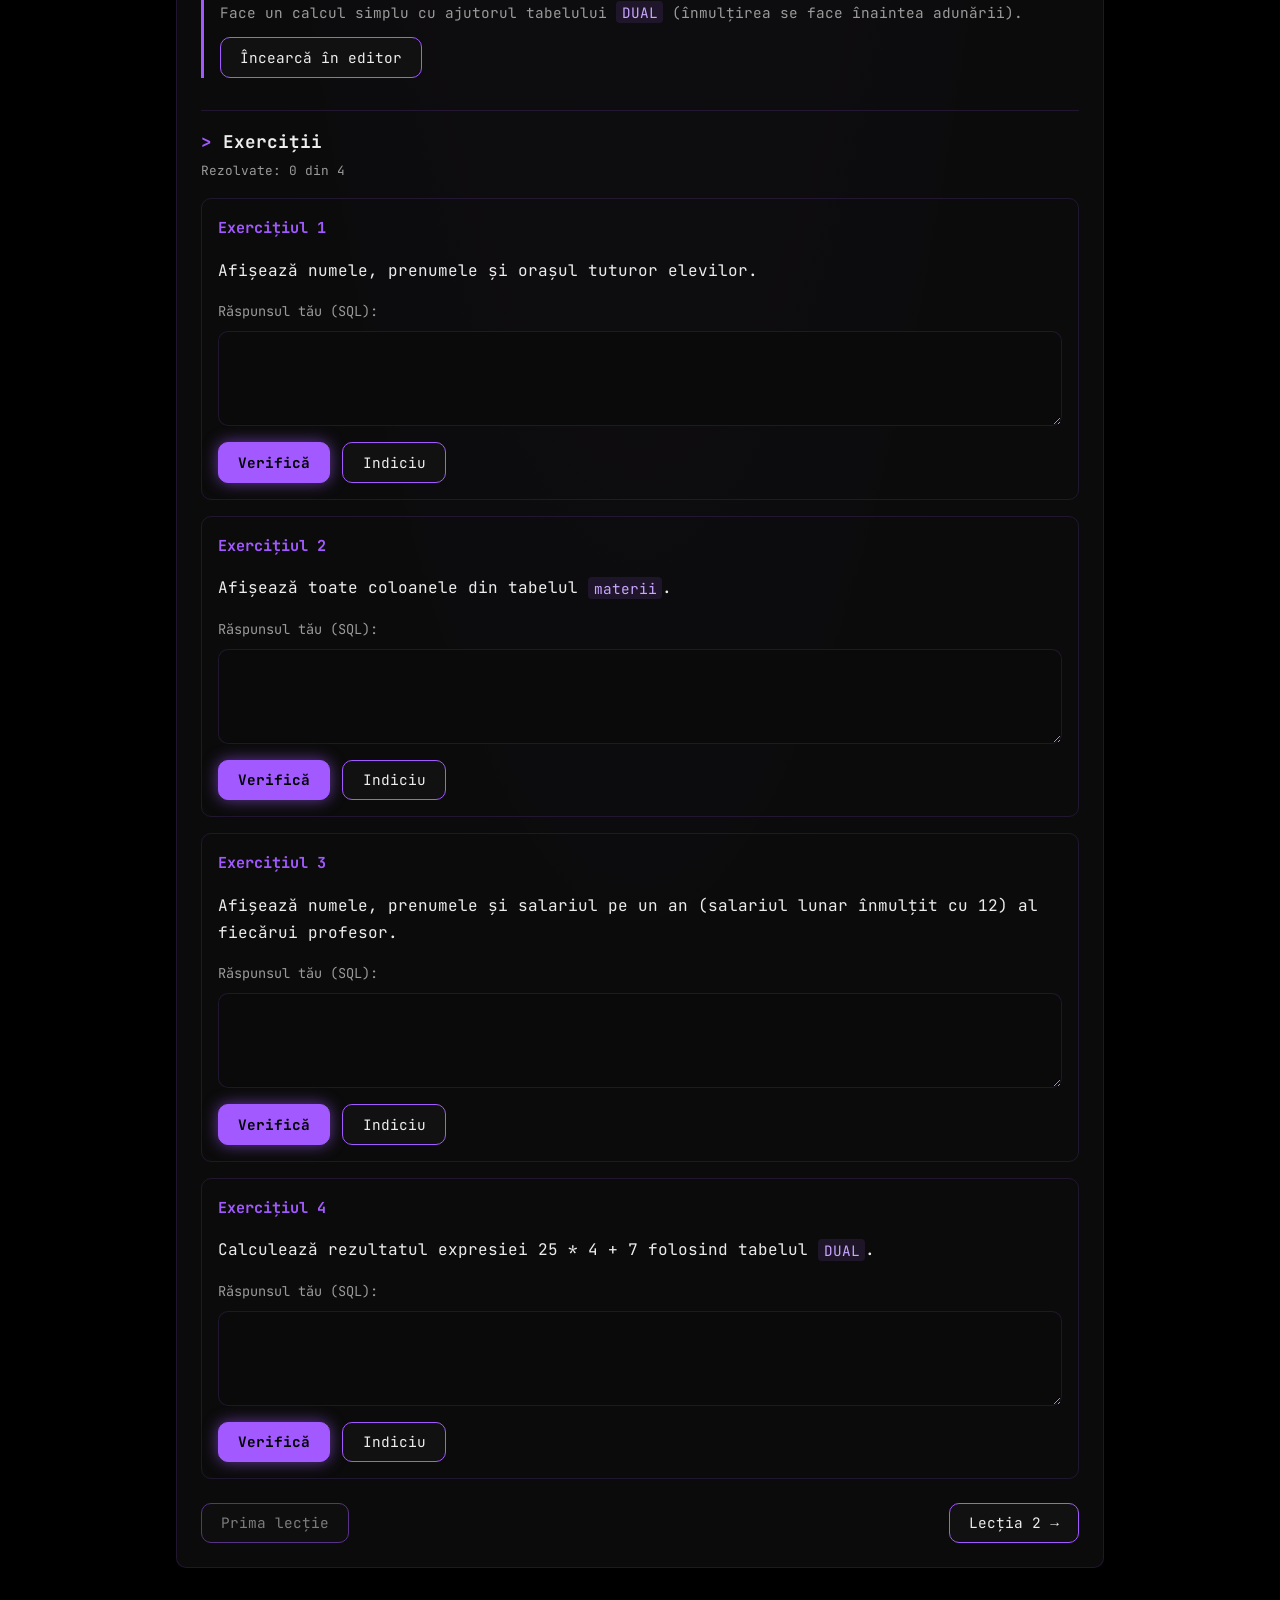
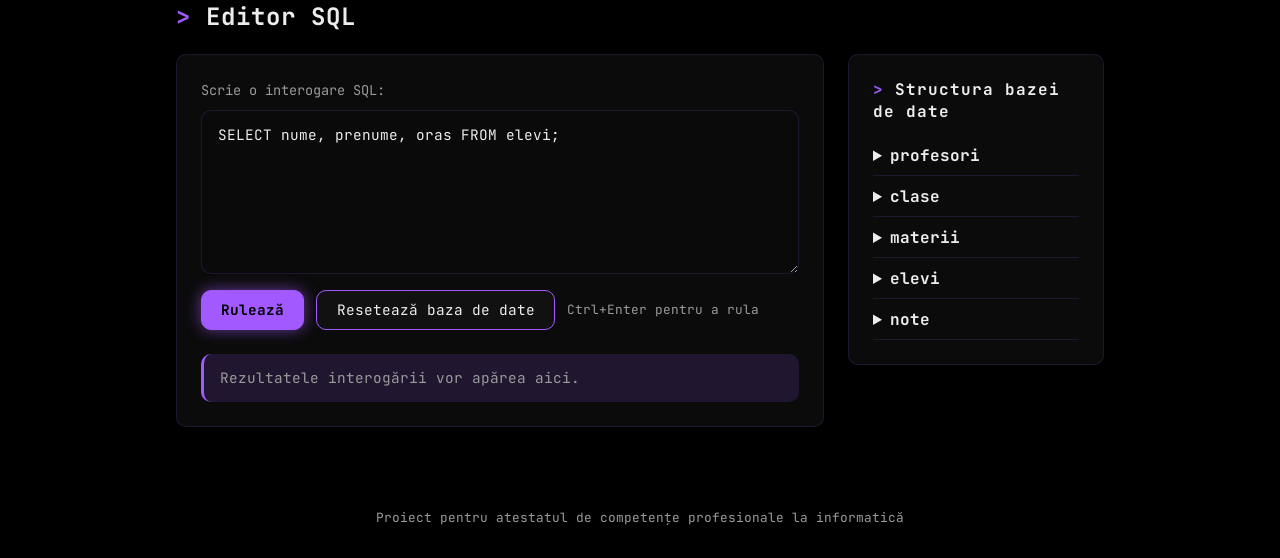
==== commit 2f892997: "Add lessons UI, exercise checker, how-it-works page and tests Co-Authored-By: Claude Opus 5.5 <norep" ====
--- a/site/index.html
+++ b/site/index.html
@@ -1,7 +1,9 @@
 <!DOCTYPE html>
 <!--
   index.html - home page: the working SQL site (lessons, SQL editor, exercises).
-  Styles: css/style.css. Scripts: vendor/sql-wasm.js (SQL engine) and js/main.js (page logic).
+  Styles: css/style.css. Scripts: vendor/sql-wasm.js (SQL engine) and js/main.js (page logic; it loads
+  db.js, render.js, lessons-ui.js, lessons.js and checker.js).
+  Order of the page: title (hero), lessons, SQL editor.
 -->
 <html lang="ro"> <!-- page language: Romanian -->
 <head>
@@ -38,6 +40,15 @@
       <p id="db-status" class="status">Se încarcă baza de date...</p> <!-- database status badge (filled in by main.js) -->
     </section>
 
+    <!-- Lessons section: numbered lesson buttons + one lesson at a time with its exercises (filled in by lessons-ui.js) -->
+    <section id="lessons" class="lessons-section" aria-labelledby="lessons-title">
+      <h2 id="lessons-title">Lecții</h2> <!-- heading of the lessons section -->
+      <nav id="lesson-nav" class="lesson-nav" aria-label="Lista lecțiilor"></nav> <!-- numbered lesson buttons -->
+      <div id="lesson-content"> <!-- the open lesson is shown here -->
+        <p class="message message-info">Lecțiile apar după ce se încarcă baza de date.</p> <!-- text shown while loading -->
+      </div>
+    </section>
+
     <!-- SQL editor section: editor + results on the left, database structure on the right -->
     <section id="editor" class="editor-section" aria-labelledby="editor-title">
       <h2 id="editor-title">Editor SQL</h2> <!-- heading of the SQL editor section -->
@@ -48,8 +59,8 @@
           <label for="sql-editor" class="editor-label">Scrie o interogare SQL:</label> <!-- text above the editor -->
           <textarea id="sql-editor" class="sql-editor" rows="6" spellcheck="false" autocomplete="off" autocapitalize="off">SELECT nume, prenume, oras FROM elevi;</textarea> <!-- the SQL editor, with a sample query -->
           <div class="editor-buttons"> <!-- row with the buttons and the keyboard hint -->
-            <button type="button" id="run-button" class="button button-primary">Rulează</button> <!-- run button: runs the SQL from the editor -->
-            <button type="button" id="reset-button" class="button button-secondary">Resetează baza de date</button> <!-- reset button: restores the original data -->
+            <button type="button" id="run-button" class="button button-primary" disabled>Rulează</button> <!-- run button: runs the SQL from the editor (turned on when the database is ready) -->
+            <button type="button" id="reset-button" class="button button-secondary" disabled>Resetează baza de date</button> <!-- reset button: restores the original data (turned on when the database is ready) -->
             <span class="editor-hint">Ctrl+Enter pentru a rula</span> <!-- keyboard shortcut hint -->
           </div>
           <div id="results" class="results" aria-live="polite"> <!-- results area (filled in by render.js) -->
@@ -65,9 +76,6 @@
 
       </div>
     </section>
-
-    <!-- Lessons section: EMPTY placeholder, the lessons are added here later (Phase 4) -->
-    <section id="lessons" class="lessons-section" aria-label="Lecții"></section>
   </main>
 
   <!-- Footer (same on every page) -->
--- a/site/css/style.css
+++ b/site/css/style.css
@@ -59,6 +59,14 @@
   --editor-height: 10rem; /* starting height of the SQL editor */
   --results-max-height: 24rem; /* maximum height of a result table (taller tables scroll) */
   --schema-panel-width: 16rem; /* width of the "Structura bazei de date" panel on computers */
+
+  /* Lessons and exercises */
+  --color-chip-background: #111111; /* background color of the numbered lesson buttons */
+  --color-code-background: rgba(162, 89, 255, 0.12); /* background of code words inside the lesson text */
+  --color-code-text: #c9a6ff; /* color of code words inside the lesson text */
+  --radius-pill: 999px; /* fully rounded (pill) shape of the numbered lesson buttons */
+  --exercise-editor-height: 5rem; /* starting height of the answer box of an exercise */
+  --scroll-offset: 7.5rem; /* space kept above a section when the page scrolls to it (room for the menu bar) */
 }
 
 /* ===== Whole page ===== */
@@ -500,3 +508,600 @@
 .schema-query-button:hover {
   border-color: var(--color-accent); /* stronger border on mouse hover */
 }
+
+/* ===== Lessons and exercises ===== */
+/* Home page: the numbered lesson buttons, the open lesson, its examples and its exercises (built by lessons-ui.js). */
+
+/* When a button scrolls to the lessons or to the editor, leave room for the menu bar at the top */
+#lessons,
+#editor {
+  scroll-margin-top: var(--scroll-offset); /* space above the section after scrolling */
+}
+
+.lessons-section {
+  margin-bottom: 2rem; /* space below the lessons section */
+}
+
+/* Row of numbered lesson buttons */
+.lesson-nav {
+  display: flex; /* buttons side by side */
+  flex-wrap: wrap; /* on small screens, move to the next line */
+  gap: 0.5rem; /* space between the buttons */
+  margin-bottom: 1.5rem; /* space between the buttons and the lesson */
+}
+
+/* One numbered lesson button (pill shape): the number and the progress, e.g. "3 2/4" */
+.lesson-chip {
+  display: inline-flex; /* number and progress side by side */
+  align-items: baseline; /* the numbers sit on the same line */
+  gap: 0.4rem; /* space between the number and the progress */
+  padding: 0.35rem 0.9rem; /* space inside the lesson button */
+  background: var(--color-chip-background); /* lesson button background color */
+  color: var(--color-text); /* lesson button text color */
+  font-family: var(--font-main); /* same font as the rest of the site */
+  font-size: 0.9rem; /* lesson number size */
+  font-weight: 700; /* bold lesson number */
+  border: 1px solid var(--color-border); /* thin purple border */
+  border-radius: var(--radius-pill); /* pill shape */
+  cursor: pointer; /* hand cursor on hover */
+}
+
+.lesson-chip:hover {
+  border-color: var(--color-accent); /* stronger border on mouse hover */
+}
+
+.lesson-chip-progress {
+  font-size: var(--font-size-small); /* small progress text, e.g. "2/4" */
+  font-weight: 400; /* normal (not bold) progress text */
+  color: var(--color-text-muted); /* gray progress text */
+}
+
+/* Lesson button of a lesson with all exercises solved: green border and green progress */
+.lesson-chip-done {
+  border-color: var(--color-success); /* green border */
+}
+
+.lesson-chip-done .lesson-chip-progress {
+  color: var(--color-success); /* green progress text */
+}
+
+/* Lesson button of the lesson shown now: purple background, black text, purple glow */
+.lesson-chip[aria-current="true"] {
+  background: var(--color-accent); /* purple background */
+  color: var(--color-button-primary-text); /* black text */
+  border-color: var(--color-accent); /* purple border */
+  box-shadow: 0 0 15px var(--color-accent-glow); /* purple glow */
+}
+
+.lesson-chip[aria-current="true"] .lesson-chip-progress {
+  color: var(--color-button-primary-text); /* black progress text on the purple button */
+}
+
+/* The open lesson */
+.lesson-number {
+  margin: 0; /* no extra space around "Lecția 3 din 9" */
+  font-size: var(--font-size-small); /* small text */
+  color: var(--color-accent); /* purple text */
+  letter-spacing: 1px; /* space between letters */
+}
+
+.lesson h3 {
+  margin-top: 0.25rem; /* small space between "Lecția 3 din 9" and the lesson title */
+}
+
+.lesson-list {
+  padding-left: 1.25rem; /* bullets indented a little */
+}
+
+.lesson-list li + li {
+  margin-top: 0.35rem; /* space between the lines of a list */
+}
+
+/* Code words inside the lesson text, e.g. `SELECT` */
+.lesson code {
+  padding: 0.1rem 0.35rem; /* space around the code word */
+  background: var(--color-code-background); /* light purple background */
+  color: var(--color-code-text); /* light purple text */
+  border-radius: 4px; /* rounded corners */
+  font-family: var(--font-main); /* same monospace font */
+  font-size: var(--font-size-code); /* code text size */
+  overflow-wrap: anywhere; /* long code words may break on phones */
+}
+
+/* Box with SQL code (lesson examples and exercise solutions) */
+.code-block {
+  margin: 0 0 0.75rem; /* space below the code box */
+  padding: 0.75rem 1rem; /* space inside the code box */
+  background: var(--color-editor-background); /* same background as the SQL editor */
+  border: 1px solid var(--color-border); /* thin purple border */
+  border-radius: var(--radius); /* rounded corners */
+  overflow-x: auto; /* long lines scroll inside the box, not the whole page */
+  font-size: var(--font-size-code); /* code text size */
+  line-height: 1.6; /* space between the lines of code */
+}
+
+.lesson .code-block code {
+  padding: 0; /* no extra space: the box already has it */
+  background: none; /* no extra background inside the code box */
+  color: var(--color-text); /* normal text color for the SQL */
+  overflow-wrap: normal; /* keep SQL lines whole (the box scrolls instead) */
+}
+
+/* One example: code, explanation and the "Încearcă în editor" button */
+.lesson-example {
+  margin: 1.5rem 0; /* space above and below the example */
+  padding-left: 1rem; /* space between the purple line and the example */
+  border-left: 3px solid var(--color-accent); /* purple line on the left of the example */
+}
+
+.lesson-example-text {
+  margin: 0 0 0.75rem; /* space between the explanation and the button */
+  color: var(--color-text-muted); /* gray explanation text */
+  font-size: 0.9rem; /* explanation text size */
+}
+
+/* Exercises part of a lesson */
+.exercises {
+  margin-top: 2rem; /* space between the lesson text and the exercises */
+  padding-top: 1rem; /* space below the line */
+  border-top: 1px solid var(--color-border); /* line above the exercises */
+}
+
+.exercises-title {
+  margin: 0; /* no extra space around the "Exerciții" heading */
+  font-size: 1.1rem; /* "Exerciții" heading size */
+  color: var(--color-heading); /* heading color */
+}
+
+.exercises-title::before {
+  content: '> '; /* the ">" sign before the heading, like the other headings */
+  color: var(--color-accent); /* color of the ">" sign */
+}
+
+.lesson-progress {
+  margin: 0.25rem 0 1rem; /* space around "Rezolvate: 2 din 4" */
+  font-size: var(--font-size-small); /* small progress text */
+  color: var(--color-text-muted); /* gray progress text */
+}
+
+/* Box of one exercise */
+.exercise {
+  margin-bottom: 1rem; /* space between two exercises */
+  padding: 1rem; /* space inside the exercise box */
+  border: 1px solid var(--color-border); /* thin purple border */
+  border-radius: var(--radius); /* rounded corners */
+}
+
+.exercise-title {
+  margin: 0 0 0.5rem; /* space below "Exercițiul 2" */
+  font-size: 0.95rem; /* exercise title size */
+  color: var(--color-accent); /* purple exercise title */
+}
+
+.exercise-solved {
+  margin-left: 0.5rem; /* space between the title and the mark */
+  color: var(--color-success); /* green "✓ rezolvat" mark */
+  font-size: var(--font-size-small); /* small mark text */
+}
+
+.exercise-editor {
+  min-height: var(--exercise-editor-height); /* the answer box is shorter than the main editor */
+}
+
+.exercise-hint {
+  margin-top: 1rem; /* space between the buttons and the hint */
+}
+
+.exercise .code-block {
+  margin-top: 1rem; /* space between the buttons and the solution */
+}
+
+.exercise-feedback .message {
+  margin-top: 1rem; /* space between the buttons and the "Corect!" / error message */
+}
+
+.exercise-feedback .results {
+  margin-top: 0.75rem; /* space between the message and the user's rows */
+}
+
+/* Previous / next lesson buttons at the bottom of a lesson */
+.lesson-pager {
+  display: flex; /* buttons side by side */
+  flex-wrap: wrap; /* on small screens, move to the next line */
+  justify-content: space-between; /* one button on the left, one on the right */
+  gap: 0.75rem; /* space between the buttons */
+  margin-top: 1.5rem; /* space above the buttons */
+}
+
+/* Buttons that cannot be used now (e.g. "Rulează" while the database is loading) */
+.button:disabled {
+  opacity: 0.5; /* faded */
+  cursor: not-allowed; /* "not allowed" cursor on hover */
+  box-shadow: none; /* no glow */
+}
+
+/* ===== How it works page (cum-functioneaza.html) ===== */
+/* Every rule starts with ".how-page" (the <main> of that page), so the home page is not affected. */
+/* Colors come from the variables at the top of this file, so changing --color-accent also recolors these diagrams. */
+
+.how-page section[id] {
+  scroll-margin-top: var(--scroll-offset); /* when a table of contents link jumps here, the heading is not hidden under the menu bar */
+}
+
+.how-page h3 {
+  margin-top: 1.75rem; /* space above the small headings inside a card */
+}
+
+/* Inline code (function names, file names) on the how it works page */
+.how-page code {
+  padding: 0.05rem 0.35rem; /* small space around the code text */
+  background: var(--color-code-background); /* light purple background behind code (same as in the lessons) */
+  color: var(--color-code-text); /* light purple code text (same as in the lessons) */
+  font-family: var(--font-main); /* same font as the rest of the site (browsers use another font for code) */
+  font-variant-ligatures: none; /* show "===" as three signs, not joined into one symbol */
+  border-radius: 4px; /* slightly rounded code background */
+  font-size: 0.9em; /* code text a bit smaller than the text around it */
+  overflow-wrap: anywhere; /* long function names break instead of widening the page on phones */
+}
+
+/* Table of contents: pill links under the big title */
+.how-toc {
+  display: flex; /* links side by side */
+  flex-wrap: wrap; /* move to the next line when there is no room */
+  justify-content: center; /* links centered under the title */
+  gap: 0.5rem; /* space between the links */
+  margin-bottom: 2rem; /* space between the links and the first card */
+}
+
+.how-toc a {
+  padding: 0.3rem 0.9rem; /* space inside each pill link */
+  border: 1px solid var(--color-border); /* thin purple border of the pill links */
+  border-radius: 999px; /* fully rounded pill links */
+  color: var(--color-text); /* pill link text color */
+  text-decoration: none; /* no underline on the pill links */
+  font-size: var(--font-size-small); /* small pill link text */
+}
+
+.how-toc a:hover {
+  border-color: var(--color-accent); /* stronger purple border on mouse hover */
+  box-shadow: 0 0 10px var(--color-accent-glow); /* purple glow on mouse hover */
+}
+
+/* Three big numbers in the "Pe scurt" section (9 lessons, 5 tables, 0 servers) */
+.how-stats {
+  display: grid; /* numbers placed in a grid */
+  grid-template-columns: minmax(0, 1fr); /* phones: one number per line */
+  gap: 1rem; /* space between the number boxes */
+  margin: 1.5rem 0; /* space above and below the numbers */
+  padding: 0; /* no list indent */
+  list-style: none; /* no bullets */
+}
+
+@media (min-width: 600px) {
+  .how-stats {
+    grid-template-columns: repeat(3, minmax(0, 1fr)); /* computers: three numbers side by side */
+  }
+}
+
+.how-stats li {
+  padding: 1rem; /* space inside each number box */
+  border: 1px solid var(--color-border); /* thin purple border of each number box */
+  border-radius: var(--radius); /* rounded number box corners */
+  text-align: center; /* number and text centered */
+  font-size: var(--font-size-small); /* small text under the number */
+  color: var(--color-text-muted); /* gray text under the number */
+}
+
+.how-stat-number {
+  display: block; /* the number sits on its own line, above the text */
+  font-size: 2.5rem; /* size of the big numbers */
+  font-weight: 700; /* bold big numbers */
+  line-height: 1.2; /* compact line height for the big numbers */
+  color: var(--color-accent); /* purple big numbers */
+  text-shadow: 0 0 15px var(--color-accent-glow); /* purple glow around the big numbers */
+}
+
+/* Technologies list: a pill badge with a short explanation under it */
+.how-badges {
+  display: grid; /* boxes placed in a grid */
+  grid-template-columns: repeat(auto-fit, minmax(14rem, 1fr)); /* as many columns as fit (one on phones) */
+  gap: 0.75rem; /* space between the boxes */
+  padding: 0; /* no list indent */
+  list-style: none; /* no bullets */
+  font-size: 0.9rem; /* text size of the explanations */
+}
+
+.how-badges li {
+  display: flex; /* pill and explanation one under the other */
+  flex-direction: column; /* pill on top, explanation below */
+  align-items: flex-start; /* the pill is only as wide as its text */
+  gap: 0.3rem; /* space between the pill and its explanation */
+  color: var(--color-text-muted); /* gray explanation text */
+}
+
+.how-badge {
+  display: inline-block; /* pill with its own padding */
+  color: var(--color-text); /* white technology name */
+  padding: 0.15rem 0.75rem; /* space inside the pill */
+  background: var(--color-accent-soft); /* light purple pill background */
+  border: 1px solid var(--color-accent); /* purple pill border */
+  border-radius: 999px; /* fully rounded pill */
+  font-weight: 700; /* bold technology name */
+}
+
+/* Pill lists of code words (Oracle functions, unsupported syntax) */
+.how-badges-code {
+  display: flex; /* pills side by side */
+  flex-wrap: wrap; /* move to the next line when there is no room */
+  gap: 0.5rem; /* space between the pills */
+}
+
+.how-badges-code li {
+  display: block; /* a simple pill (not the pill + explanation layout of the technologies list) */
+  padding: 0.2rem 0.75rem; /* space inside each pill */
+  color: var(--color-text); /* white pill text */
+  border: 1px solid var(--color-accent); /* purple pill border */
+  border-radius: 999px; /* fully rounded pill */
+}
+
+.how-badges-code code {
+  padding: 0; /* the pill already has space inside */
+  background: none; /* the pill already has a border, no extra background */
+}
+
+/* Tables on this page (files, relationships, differences, where to change) reuse .result-table */
+.how-table-wrapper {
+  max-height: none; /* show the whole table, no vertical scroll inside it */
+  margin: 1rem 0; /* space above and below the table */
+}
+
+.how-table-wide {
+  min-width: 34rem; /* tables with 3 columns: on phones they scroll sideways inside their box instead of squeezing the text */
+}
+
+.how-table th,
+.how-table td {
+  white-space: normal; /* long explanations wrap on several lines */
+  vertical-align: top; /* cells of the same row start at the same height */
+}
+
+.how-page .how-table code {
+  white-space: nowrap; /* file names and code in tables stay on one line (the table scrolls sideways instead) */
+  overflow-wrap: normal; /* never cut a file name in the middle */
+}
+
+/* Flow diagram: vertical boxes connected by arrows (query path, startup, publishing) */
+.how-flow {
+  max-width: 40rem; /* the boxes are not too wide on computers */
+  margin: 1.5rem auto; /* centered, with space above and below */
+  padding: 0; /* no list indent */
+  list-style: none; /* no list numbers (the step numbers are drawn below) */
+  counter-reset: flow-step; /* start counting the steps from 1 in each diagram */
+}
+
+.how-flow-step {
+  position: relative; /* lets the arrow and the step number be placed around the box */
+  display: flex; /* the parts of the box one under the other */
+  flex-direction: column; /* file label, title, text from top to bottom */
+  gap: 0.35rem; /* space between the parts of the box */
+  margin-bottom: 2.5rem; /* room for the arrow below the box */
+  padding: 1.1rem 1rem 1rem; /* space inside the box */
+  background: var(--color-editor-background); /* dark box background */
+  border: 1px solid var(--color-accent); /* purple box border */
+  border-radius: var(--radius); /* rounded box corners */
+  box-shadow: 0 0 10px var(--color-accent-soft); /* soft purple glow around the box */
+  counter-increment: flow-step; /* this box is the next step */
+}
+
+.how-flow-step:last-child {
+  margin-bottom: 0; /* no arrow after the last box, so no extra space */
+}
+
+.how-flow-step::before {
+  content: counter(flow-step); /* the step number: 1, 2, 3 ... */
+  position: absolute; /* placed on the top border of the box */
+  top: -0.75rem; /* half above the border */
+  left: 1rem; /* near the left corner */
+  min-width: 1.5rem; /* round badge width */
+  padding: 0 0.4rem; /* space inside the badge */
+  background: var(--color-accent); /* purple step number badge */
+  color: var(--color-button-primary-text); /* black step number */
+  border-radius: 999px; /* round step number badge */
+  font-size: var(--font-size-small); /* small step number */
+  font-weight: 700; /* bold step number */
+  text-align: center; /* number centered in the badge */
+}
+
+.how-flow-step:not(:last-child)::after {
+  content: '↓'; /* the arrow between two boxes */
+  position: absolute; /* placed under the box */
+  bottom: -2.3rem; /* in the space between this box and the next */
+  left: 50%; /* horizontally in the middle */
+  transform: translateX(-50%); /* exactly centered */
+  color: var(--color-accent); /* purple arrow */
+  font-size: 1.4rem; /* arrow size */
+  line-height: 2rem; /* arrow height */
+  text-shadow: 0 0 10px var(--color-accent-glow); /* purple glow around the arrow */
+}
+
+.how-flow-file {
+  align-self: flex-start; /* the label is only as wide as its text */
+  padding: 0 0.6rem; /* space inside the file label */
+  border: 1px solid var(--color-border); /* thin border of the file label */
+  border-radius: 999px; /* pill-shaped file label */
+  color: var(--color-text-muted); /* gray file label text */
+  font-size: var(--font-size-small); /* small file label text */
+}
+
+.how-flow-title {
+  font-weight: 700; /* bold step title */
+  overflow-wrap: anywhere; /* long function names break on phones */
+}
+
+.how-flow-text {
+  font-size: 0.9rem; /* step explanation text size */
+  color: var(--color-text-muted); /* gray step explanation */
+}
+
+.how-flow-engine {
+  background: var(--color-accent-soft); /* the SQL engine box has a purple background */
+  box-shadow: 0 0 20px var(--color-accent-glow); /* stronger glow: the engine is the heart of the site */
+}
+
+.how-page .how-flow-example {
+  display: block; /* example result on its own line */
+  padding: 0.5rem 0.75rem; /* space inside the example box */
+  background: var(--color-background); /* black example background */
+  font-size: var(--font-size-small); /* small example text */
+}
+
+/* The three possible outcomes after a query (rows, no rows, error) */
+.how-branches {
+  display: grid; /* outcomes placed in a grid */
+  grid-template-columns: minmax(0, 1fr); /* one outcome under the other */
+  gap: 0.5rem; /* space between the outcomes */
+  margin: 0.5rem 0 0; /* space above the outcomes */
+  padding: 0; /* no list indent */
+  list-style: none; /* no bullets */
+  font-size: 0.85rem; /* outcome text size */
+}
+
+.how-branches li {
+  padding: 0.6rem 0.75rem; /* space inside each outcome box */
+  border: 1px dashed var(--color-accent); /* dashed purple border: these are alternatives */
+  border-radius: var(--radius); /* rounded outcome box corners */
+}
+
+/* Database diagram: one box per table */
+.how-legend {
+  font-size: var(--font-size-small); /* small legend text */
+  color: var(--color-text-muted); /* gray legend text */
+}
+
+.how-er {
+  display: grid; /* table boxes placed in a grid */
+  grid-template-columns: repeat(auto-fit, minmax(15rem, 1fr)); /* as many columns as fit (one on phones) */
+  gap: 1rem; /* space between the table boxes */
+  margin: 1rem 0; /* space above and below the diagram */
+}
+
+.how-er-table {
+  border: 1px solid var(--color-accent); /* purple border of a table box */
+  border-radius: var(--radius); /* rounded table box corners */
+  background: var(--color-editor-background); /* dark table box background */
+  box-shadow: 0 0 10px var(--color-accent-soft); /* soft purple glow around a table box */
+  overflow: hidden; /* keep the header color inside the rounded corners */
+}
+
+.how-page .how-er-name {
+  display: flex; /* table name and row count on one line */
+  flex-wrap: wrap; /* row count moves below on very small screens */
+  justify-content: space-between; /* name on the left, row count on the right */
+  align-items: center; /* centered vertically */
+  gap: 0.5rem; /* space between name and row count */
+  margin: 0; /* no space around the table name bar */
+  padding: 0.5rem 0.75rem; /* space inside the table name bar */
+  background: var(--color-table-header); /* table name bar background, like result tables */
+  border-bottom: 1px solid var(--color-border); /* line under the table name */
+  color: var(--color-accent); /* purple table name */
+  font-size: 1rem; /* table name size */
+}
+
+.how-er-name::before {
+  content: none; /* no ">" before the table names in the diagram */
+}
+
+.how-er-count {
+  color: var(--color-text-muted); /* gray row count */
+  font-size: var(--font-size-small); /* small row count */
+  font-weight: 400; /* normal (not bold) row count */
+}
+
+.how-er-columns {
+  margin: 0; /* no space around the column list */
+  padding: 0.5rem 0.75rem; /* space inside the column list */
+  list-style: none; /* no bullets */
+  font-size: var(--font-size-small); /* small column text */
+}
+
+.how-er-columns li {
+  display: flex; /* column name and type on the same line */
+  flex-wrap: wrap; /* type moves to the next line if there is no room */
+  justify-content: space-between; /* name on the left, type on the right */
+  gap: 0 0.75rem; /* space between name and type */
+  padding: 0.15rem 0; /* space above and below each column */
+  border-bottom: 1px solid var(--color-table-line); /* thin line between columns */
+}
+
+.how-er-columns li:last-child {
+  border-bottom: none; /* no line after the last column */
+}
+
+.how-er-type {
+  color: var(--color-text-muted); /* gray column types */
+}
+
+/* PK / FK labels (primary key, foreign key) */
+.how-key {
+  display: inline-block; /* small label with its own padding */
+  margin-right: 0.3rem; /* space between the label and the column name */
+  padding: 0 0.3rem; /* space inside the label */
+  border: 1px solid var(--color-accent); /* purple label border */
+  border-radius: 4px; /* slightly rounded label */
+  font-size: 0.65rem; /* very small label text */
+  font-weight: 700; /* bold label text */
+  line-height: 1.5; /* label height */
+}
+
+.how-key-pk {
+  background: var(--color-accent); /* primary key label: purple background */
+  color: var(--color-button-primary-text); /* primary key label: black text */
+}
+
+.how-key-fk {
+  color: var(--color-accent); /* foreign key label: purple text, no background */
+}
+
+/* Normal bullet lists on this page */
+.how-list {
+  padding-left: 1.25rem; /* list indent */
+}
+
+.how-list li {
+  margin-bottom: 0.5rem; /* space between list items */
+}
+
+.how-list li::marker {
+  color: var(--color-accent); /* purple bullets */
+}
+
+/* Code excerpt box (the NVL function from db.js) */
+.how-code {
+  margin: 1rem 0; /* space above and below the code box */
+  padding: 1rem; /* space inside the code box */
+  background: var(--color-editor-background); /* dark code box, like the SQL editor */
+  font-family: var(--font-main); /* same font as the rest of the site (browsers use another font for code) */
+  border: 1px solid var(--color-border); /* thin purple border */
+  border-left: 3px solid var(--color-accent); /* thick purple line on the left */
+  border-radius: var(--radius); /* rounded code box corners */
+  font-size: var(--font-size-code); /* code text size */
+  line-height: 1.6; /* space between code lines */
+  overflow-x: auto; /* long code lines scroll inside the box on phones */
+}
+
+.how-page .how-code code {
+  padding: 0; /* no extra space: the box already has it */
+  background: none; /* no purple background behind the whole code block */
+  color: var(--color-text); /* normal text color for the code, like the SQL in the lessons */
+  font-size: inherit; /* same size as the code box */
+  overflow-wrap: normal; /* code lines keep their shape (the box scrolls instead) */
+}
+
+/* Highlighted note (security, reset button, variables that go together) */
+.how-note {
+  padding: 0.75rem 1rem; /* space inside the note */
+  border-left: 3px solid var(--color-accent); /* purple line on the left of the note */
+  border-radius: var(--radius); /* rounded note corners */
+  background: var(--color-accent-soft); /* light purple note background */
+  font-size: 0.9rem; /* note text size */
+}
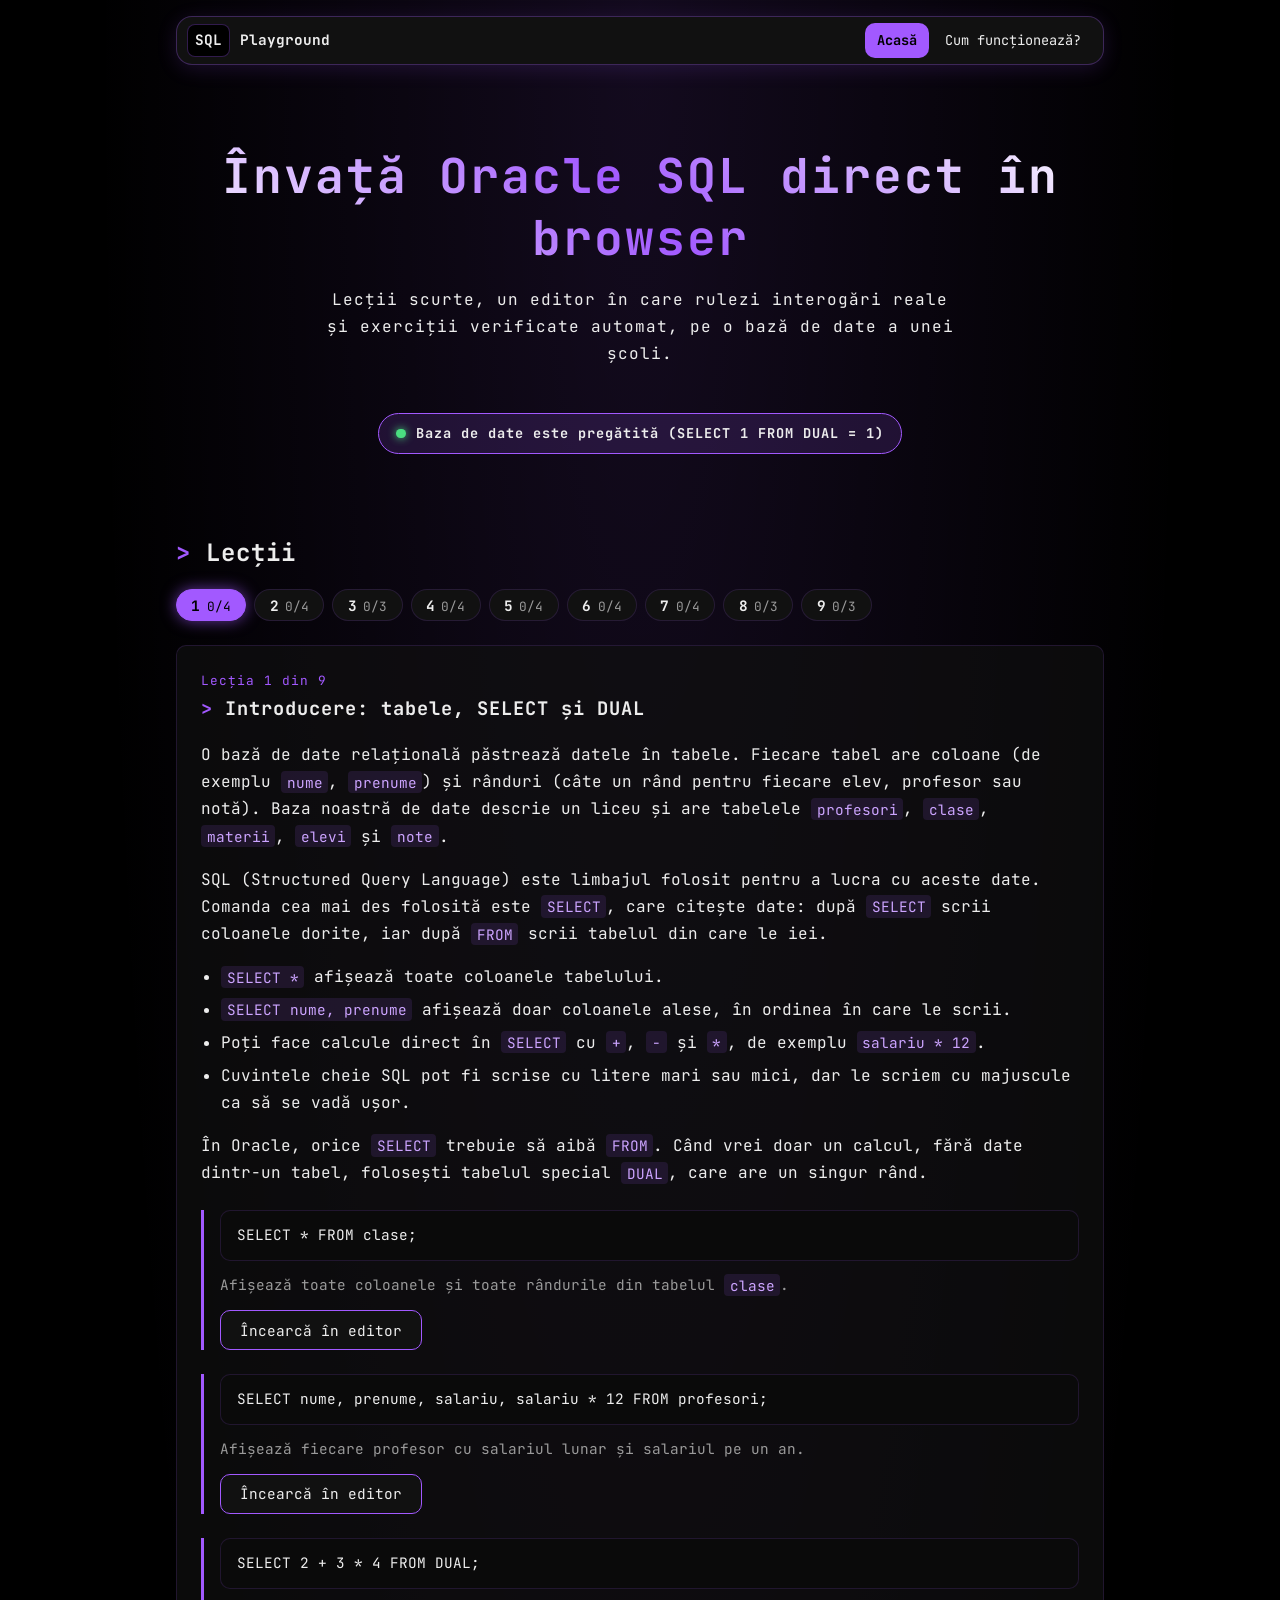
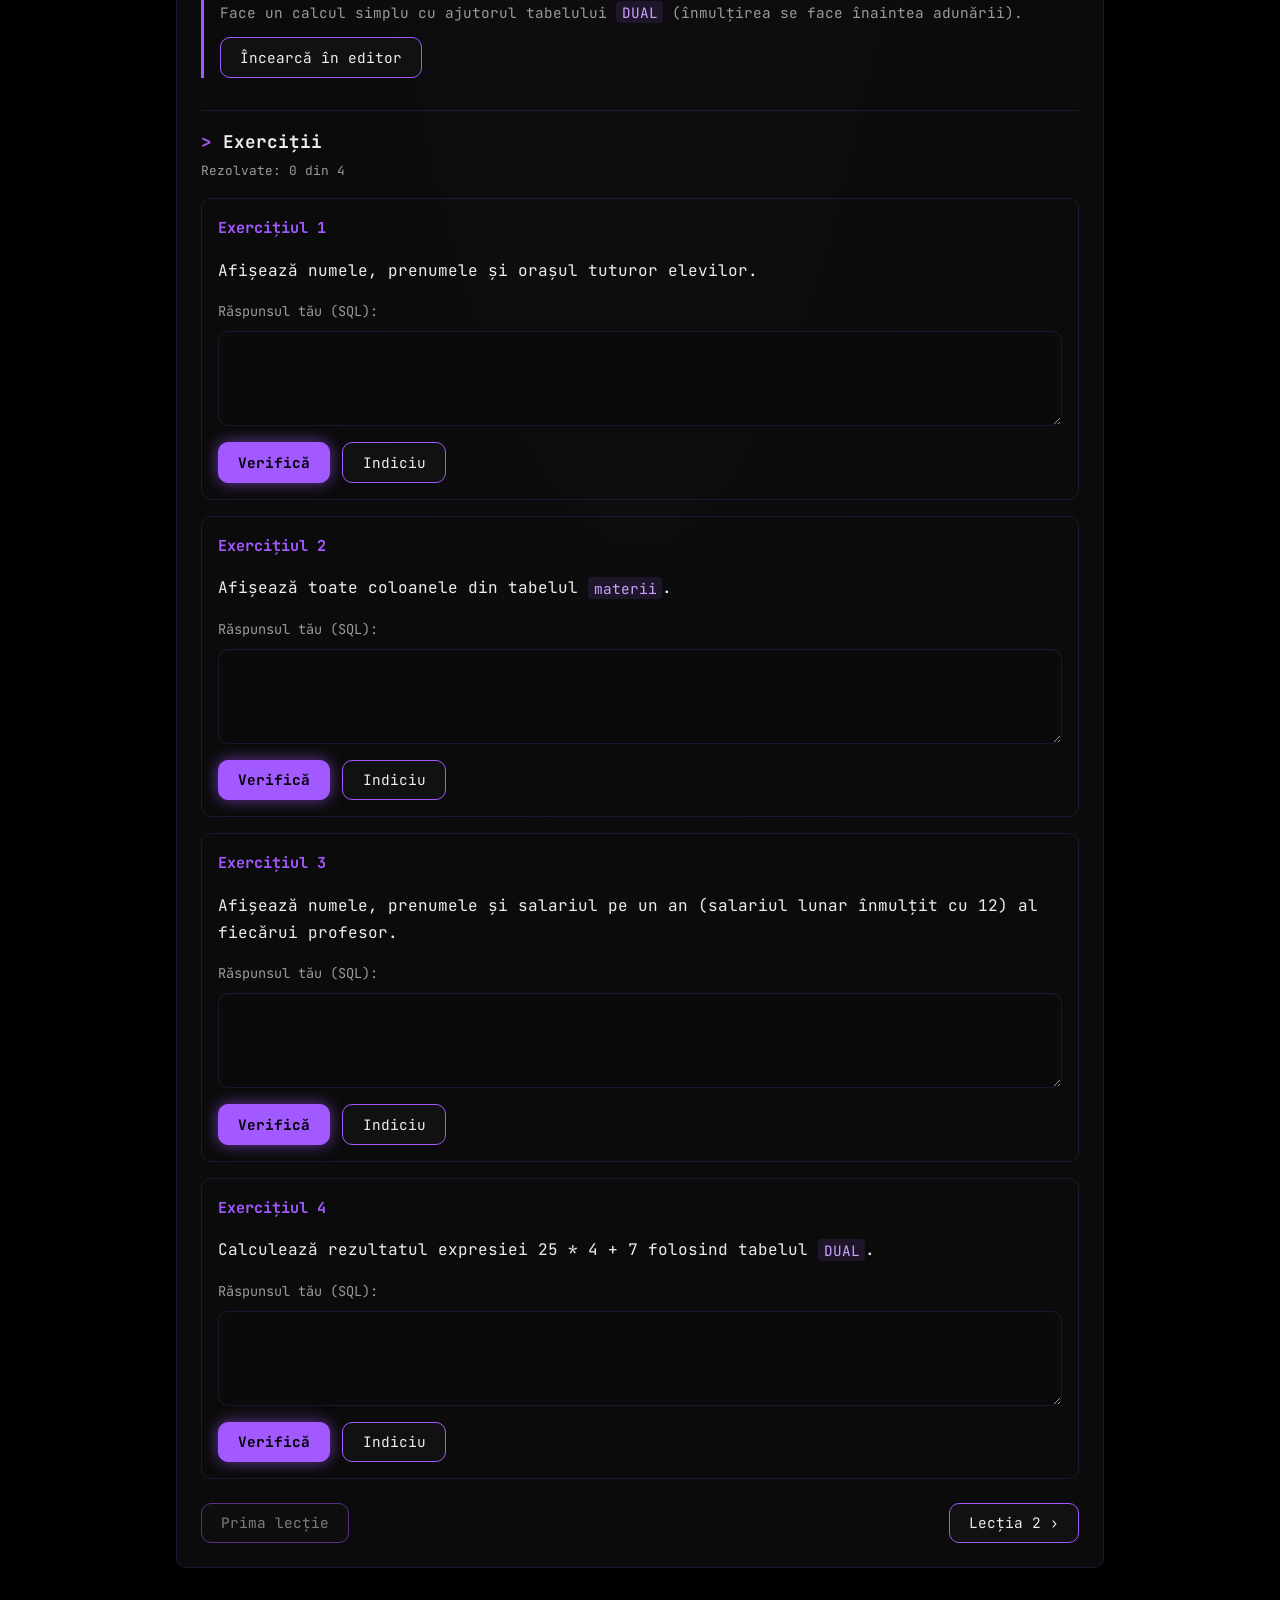
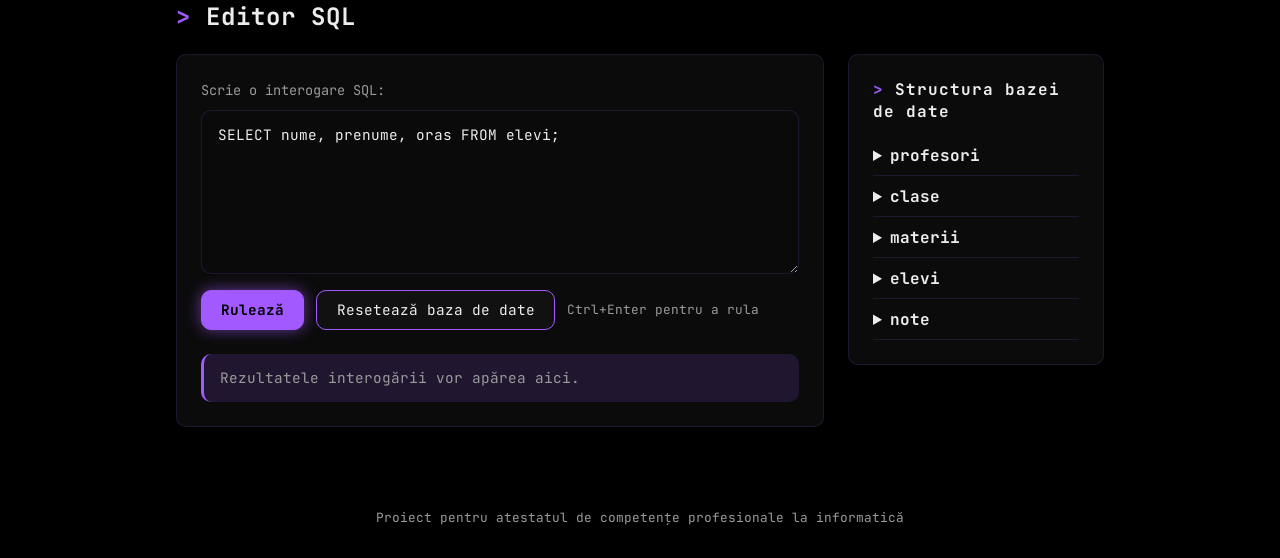
==== commit 82f85d18: "Fix review findings: no-cache server, Oracle strictness, Romanian errors, single accent color Co-Aut" ====
--- a/site/index.html
+++ b/site/index.html
@@ -11,6 +11,7 @@
   <meta name="viewport" content="width=device-width, initial-scale=1"> <!-- fit the page to phone screens -->
   <title>SQL Playground - Învață Oracle SQL</title> <!-- text shown in the browser tab -->
   <link rel="stylesheet" href="css/style.css"> <!-- all the styles of the site -->
+  <link rel="icon" href="favicon.svg" type="image/svg+xml"> <!-- small icon shown in the browser tab (file favicon.svg) -->
   <script src="vendor/sql-wasm.js"></script> <!-- SQL engine (sql.js); provides initSqlJs -->
   <script type="module" src="js/main.js"></script> <!-- page logic; runs after the page is loaded -->
 </head>
@@ -33,10 +34,7 @@
     <!-- Hero: big title at the top of the home page -->
     <section class="hero">
       <h1 class="hero-title">Învață Oracle SQL direct în browser</h1> <!-- big title of the home page -->
-      <p class="hero-text">
-        Lecții scurte, un editor în care rulezi interogări reale și exerciții verificate automat,
-        pe o bază de date a unei școli.
-      </p> <!-- short description of the site -->
+      <p class="hero-text">Lecții scurte, un editor în care rulezi interogări reale și exerciții verificate automat, pe o bază de date a unei școli.</p> <!-- short description of the site -->
       <p id="db-status" class="status">Se încarcă baza de date...</p> <!-- database status badge (filled in by main.js) -->
     </section>
 
@@ -55,7 +53,7 @@
       <div class="editor-layout"> <!-- two columns on computers, one column on phones -->
 
         <!-- Left column: the editor, the buttons and the results -->
-        <div class="card editor-card">
+        <div class="card">
           <label for="sql-editor" class="editor-label">Scrie o interogare SQL:</label> <!-- text above the editor -->
           <textarea id="sql-editor" class="sql-editor" rows="6" spellcheck="false" autocomplete="off" autocapitalize="off">SELECT nume, prenume, oras FROM elevi;</textarea> <!-- the SQL editor, with a sample query -->
           <div class="editor-buttons"> <!-- row with the buttons and the keyboard hint -->
@@ -80,7 +78,7 @@
 
   <!-- Footer (same on every page) -->
   <footer class="site-footer">
-    Proiect pentru atestatul de competențe profesionale la informatică <!-- footer text -->
+    Proiect pentru atestatul de competențe profesionale la informatică <!-- site footer text -->
   </footer>
 </body>
 </html>
--- a/site/css/style.css
+++ b/site/css/style.css
@@ -14,7 +14,7 @@
   unicode-range: U+0000-00FF, U+2000-206F, U+20AC, U+2122, U+2191, U+2193, U+2212; /* characters in this file */
 }
 
-@font-face {
+@font-face { /* second file of the same font: letters with diacritics */
   font-family: 'JetBrains Mono'; /* same font name, second file */
   src: url('../fonts/jetbrains-mono-latin-ext-wght-normal.woff2') format('woff2'); /* extra letters: ă ș ț */
   font-weight: 100 800; /* variable font: one file for all weights */
@@ -29,15 +29,15 @@
   --color-header-background: #111111; /* background color of the top menu bar */
   --color-text: #ededed; /* main text color */
   --color-text-muted: #9a9a9a; /* color of secondary text (footer, notes) */
-  --color-accent: #a259ff; /* purple accent: ">" signs, links, borders, highlights */
-  --color-accent-glow: rgba(162, 89, 255, 0.6); /* purple glow around highlighted elements */
-  --color-accent-soft: rgba(162, 89, 255, 0.15); /* light purple background (current menu link, badge) */
-  --color-border: rgba(162, 89, 255, 0.15); /* color of card borders */
+  --color-accent: #a259ff; /* purple accent: ">" signs, links, borders, highlights; every other purple on the site is made from this color */
+  --color-accent-glow: color-mix(in srgb, var(--color-accent) 60%, transparent); /* glow around highlighted elements (the accent color, 60% visible) */
+  --color-accent-soft: color-mix(in srgb, var(--color-accent) 15%, transparent); /* light accent background (badge, messages, notes), 15% visible */
+  --color-border: color-mix(in srgb, var(--color-accent) 15%, transparent); /* color of card borders (the accent color, 15% visible) */
   --color-heading: #ededed; /* color of section headings (h2, h3) */
-  --color-title-gradient: linear-gradient(45deg, #ffffff, #a259ff, #ffffff); /* colors of the big page title */
+  --color-title-gradient: linear-gradient(45deg, #ffffff, var(--color-accent), #ffffff); /* colors of the big page title: white, accent, white */
   --color-success: #4ade80; /* color of success messages */
   --color-error: #f87171; /* color of error messages */
-  --color-button-primary: #a259ff; /* background color of the "Rulează" (run) button */
+  --color-button-primary: var(--color-accent); /* background and glow color of the "Rulează" (run) and "Verifică" (check) buttons (same as the accent) */
   --color-button-primary-text: #000000; /* text color of the "Rulează" (run) button */
   --color-button-secondary: #111111; /* background color of the "Resetează baza de date" (reset) button */
   --color-editor-background: #0a0a0a; /* background color of the SQL editor */
@@ -62,9 +62,9 @@
 
   /* Lessons and exercises */
   --color-chip-background: #111111; /* background color of the numbered lesson buttons */
-  --color-code-background: rgba(162, 89, 255, 0.12); /* background of code words inside the lesson text */
-  --color-code-text: #c9a6ff; /* color of code words inside the lesson text */
-  --radius-pill: 999px; /* fully rounded (pill) shape of the numbered lesson buttons */
+  --color-code-background: color-mix(in srgb, var(--color-accent) 12%, transparent); /* background of code words in the text (the accent color, 12% visible) */
+  --color-code-text: color-mix(in srgb, var(--color-accent) 55%, #ffffff); /* color of code words in the text (the accent color mixed with white) */
+  --radius-pill: 999px; /* fully rounded (pill) shape: lesson buttons, status badge, pill links and labels */
   --exercise-editor-height: 5rem; /* starting height of the answer box of an exercise */
   --scroll-offset: 7.5rem; /* space kept above a section when the page scrolls to it (room for the menu bar) */
 }
@@ -72,13 +72,14 @@
 /* ===== Whole page ===== */
 * {
   box-sizing: border-box; /* width includes padding and border (easier sizing) */
-}
-
-body {
+  font-variant-ligatures: none; /* show <= >= <> != || === as separate signs, never joined into one symbol */
+}
+
+body { /* the whole page */
   margin: 0; /* remove the browser's default margin */
   min-height: 100vh; /* fill at least the whole screen height */
   background:
-    radial-gradient(ellipse at top, rgba(162, 89, 255, 0.12), transparent 60%), /* purple glow at the top of the page */
+    radial-gradient(ellipse at top, color-mix(in srgb, var(--color-accent) 12%, transparent), transparent 60%), /* accent-colored glow at the top of the page */
     var(--color-background); /* page background color */
   color: var(--color-text); /* main text color */
   font-family: var(--font-main); /* main font */
@@ -96,7 +97,7 @@
   padding: 0 var(--space); /* side space on small screens */
 }
 
-.site-header-inner {
+.site-header-inner { /* the visible capsule of the menu bar */
   display: flex; /* logo and menu side by side */
   flex-wrap: wrap; /* on small screens, the menu moves below the logo */
   align-items: center; /* center them vertically */
@@ -104,9 +105,9 @@
   gap: 0.5rem; /* space between logo and menu */
   padding: 0.4rem 0.6rem; /* space inside the menu bar */
   background: var(--color-header-background); /* menu bar background color */
-  border: 1px solid rgba(162, 89, 255, 0.3); /* purple border of the menu bar */
+  border: 1px solid color-mix(in srgb, var(--color-accent) 30%, transparent); /* accent-colored border of the menu bar (30% visible) */
   border-radius: var(--radius-menu); /* rounded menu bar corners */
-  box-shadow: 0 4px 20px rgba(162, 89, 255, 0.15); /* soft purple glow under the menu bar */
+  box-shadow: 0 4px 20px var(--color-accent-soft); /* soft accent-colored glow under the menu bar */
 }
 
 /* Logo: small "SQL" box + site name */
@@ -120,10 +121,10 @@
   font-size: 0.9rem; /* site name size */
 }
 
-.brand-logo {
+.brand-logo { /* the small "SQL" logo box */
   padding: 0.2rem 0.45rem; /* space inside the logo box */
   background: #000000; /* logo box background */
-  border: 1px solid rgba(162, 89, 255, 0.3); /* logo box border */
+  border: 1px solid color-mix(in srgb, var(--color-accent) 30%, transparent); /* logo box border (accent color, 30% visible) */
   border-radius: 8px; /* rounded logo box corners */
 }
 
@@ -133,7 +134,7 @@
   gap: 0.25rem; /* space between menu links */
 }
 
-.site-nav a {
+.site-nav a { /* each link of the menu */
   color: var(--color-text); /* menu link color */
   text-decoration: none; /* no underline on menu links */
   font-size: 0.85rem; /* menu link text size */
@@ -141,11 +142,11 @@
   border-radius: var(--radius); /* rounded corners on the link highlight */
 }
 
-.site-nav a:hover {
+.site-nav a:hover { /* menu link under the mouse */
   color: var(--color-accent); /* menu link color on mouse hover */
 }
 
-.site-nav a[aria-current="page"] {
+.site-nav a[aria-current="page"] { /* menu link of the page shown now */
   background: var(--color-accent); /* current page link: purple background */
   color: #000000; /* current page link: black text */
   font-weight: 700; /* current page link: bold */
@@ -164,7 +165,7 @@
   padding: 4rem 0 3rem; /* space above and below the hero */
 }
 
-.hero-title {
+.hero-title { /* the big title at the top of a page */
   margin: 0 0 var(--space); /* space below the big title */
   font-size: var(--font-size-title); /* big title size */
   letter-spacing: 2px; /* space between letters of the big title */
@@ -175,7 +176,7 @@
   color: transparent; /* hide the normal text color so the gradient shows */
 }
 
-.hero-text {
+.hero-text { /* the text under the big title */
   max-width: 40rem; /* keep the text lines short */
   margin: 0 auto 2rem; /* centered, with space below */
   letter-spacing: 1px; /* space between letters */
@@ -189,27 +190,27 @@
   line-height: 1.4; /* line spacing of headings */
 }
 
-h2 {
+h2 { /* section headings only */
   font-size: var(--font-size-heading); /* section heading size */
 }
 
-h2::before,
+h2::before, /* the sign before section headings (h2) */
 h3::before {
   content: '> '; /* the ">" sign before every heading (terminal style) */
   color: var(--color-accent); /* color of the ">" sign */
 }
 
-a {
+a { /* all links */
   color: var(--color-accent); /* link color */
 }
 
-a:focus-visible,
+a:focus-visible, /* links reached with the keyboard (Tab) */
 button:focus-visible {
   outline: 2px solid var(--color-accent); /* visible outline when using the keyboard */
   outline-offset: 2px; /* small gap between element and outline */
 }
 
-strong {
+strong { /* bold words */
   color: var(--color-accent); /* bold words are purple */
 }
 
@@ -222,7 +223,7 @@
   margin-bottom: 1.5rem; /* space below each card */
 }
 
-.card > :first-child {
+.card > :first-child { /* the first element directly inside a card */
   margin-top: 0; /* no extra space at the top of a card */
 }
 
@@ -234,13 +235,13 @@
   padding: 0.5rem 1.1rem; /* space inside the badge */
   background: var(--color-accent-soft); /* badge background */
   border: 1px solid var(--color-accent); /* badge border */
-  border-radius: 999px; /* fully rounded badge (pill shape) */
+  border-radius: var(--radius-pill); /* fully rounded badge (pill shape) */
   font-size: 0.85rem; /* badge text size */
   font-weight: 700; /* bold badge text */
   letter-spacing: 1px; /* space between letters */
 }
 
-.status::before {
+.status::before { /* the colored dot at the start of the status badge */
   content: ''; /* empty element used as the colored dot */
   width: 0.6rem; /* dot width */
   height: 0.6rem; /* dot height */
@@ -248,16 +249,16 @@
   background: var(--color-text-muted); /* dot color while loading (gray) */
 }
 
-.status-success::before {
+.status-success::before { /* the dot when the database is ready */
   background: var(--color-success); /* dot color when the database is ready (green) */
   box-shadow: 0 0 8px var(--color-success); /* green glow around the dot */
 }
 
-.status-error {
+.status-error { /* the status badge when something went wrong */
   color: var(--color-error); /* badge text color when something went wrong */
 }
 
-.status-error::before {
+.status-error::before { /* the dot when something went wrong */
   background: var(--color-error); /* dot color when something went wrong (red) */
   box-shadow: 0 0 8px var(--color-error); /* red glow around the dot */
 }
@@ -275,24 +276,24 @@
   margin-bottom: 2rem; /* space below the editor section */
 }
 
-.editor-layout {
+.editor-layout { /* the grid with the editor and the structure panel */
   display: grid; /* editor and structure panel placed in a grid */
   grid-template-columns: minmax(0, 1fr); /* phones: one column (editor above, structure panel below) */
   gap: 1.5rem; /* space between the editor and the structure panel */
   align-items: start; /* each box is only as tall as its content */
 }
 
-@media (min-width: 900px) {
-  .editor-layout {
+@media (min-width: 900px) { /* screens at least 900px wide (computers) */
+  .editor-layout { /* the editor grid on computers */
     grid-template-columns: minmax(0, 1fr) var(--schema-panel-width); /* computers: editor on the left, structure panel on the right */
   }
 }
 
-.editor-layout > .card {
+.editor-layout > .card { /* the boxes directly inside the editor grid */
   margin-bottom: 0; /* the grid gap already adds the space between boxes */
 }
 
-.editor-label {
+.editor-label { /* the text above the editor ("Scrie o interogare SQL:") */
   display: block; /* the label sits on its own line, above the editor */
   margin-bottom: 0.5rem; /* space between the label and the editor */
   font-size: 0.85rem; /* label text size */
@@ -315,7 +316,7 @@
   border-radius: var(--radius); /* rounded editor corners */
 }
 
-.sql-editor:focus {
+.sql-editor:focus { /* the editor while typing in it */
   outline: none; /* remove the browser's default outline (replaced by the glow below) */
   border-color: var(--color-accent); /* purple border while typing */
   box-shadow: 0 0 12px var(--color-accent-glow); /* purple glow while typing */
@@ -330,7 +331,7 @@
   margin-top: 1rem; /* space between the editor and the buttons */
 }
 
-.editor-hint {
+.editor-hint { /* the "Ctrl+Enter pentru a rula" hint */
   font-size: var(--font-size-small); /* small hint text */
   color: var(--color-text-muted); /* gray hint text */
 }
@@ -350,11 +351,11 @@
   background: var(--color-button-primary); /* run button background color */
   color: var(--color-button-primary-text); /* run button text color */
   font-weight: 700; /* bold run button text */
-  box-shadow: 0 0 15px var(--color-accent-glow); /* purple glow around the run button */
-}
-
-.button-primary:hover {
-  box-shadow: 0 0 25px var(--color-accent-glow); /* stronger glow on mouse hover */
+  box-shadow: 0 0 15px color-mix(in srgb, var(--color-button-primary) 60%, transparent); /* glow around the run button, in the button's own color */
+}
+
+.button-primary:hover { /* run button under the mouse */
+  box-shadow: 0 0 25px color-mix(in srgb, var(--color-button-primary) 60%, transparent); /* stronger glow on mouse hover */
 }
 
 /* Second button ("Resetează baza de date"): dark background, purple border */
@@ -363,7 +364,7 @@
   color: var(--color-text); /* reset button text color */
 }
 
-.button-secondary:hover {
+.button-secondary:hover { /* second button under the mouse */
   color: var(--color-accent); /* reset button text turns purple on mouse hover */
 }
 
@@ -372,7 +373,7 @@
   margin-top: 1.5rem; /* space between the buttons and the results */
 }
 
-.result-block + .result-block {
+.result-block + .result-block { /* a result table that comes right after another result table */
   margin-top: 1.5rem; /* space between two result tables */
 }
 
@@ -384,13 +385,13 @@
   border-radius: var(--radius); /* rounded corners */
 }
 
-.result-table {
+.result-table { /* the table with the query results */
   width: 100%; /* table at least as wide as the card */
   border-collapse: collapse; /* single lines between cells */
   font-size: var(--font-size-code); /* result table text size */
 }
 
-.result-table th,
+.result-table th, /* the cells of the result table (column names and values) */
 .result-table td {
   padding: 0.45rem 0.8rem; /* space inside each cell */
   text-align: left; /* values aligned to the left */
@@ -398,7 +399,7 @@
   border-bottom: 1px solid var(--color-table-line); /* line between rows */
 }
 
-.result-table th {
+.result-table th { /* the column names of the result table */
   position: sticky; /* column names stay visible while scrolling down */
   top: 0; /* stick to the top of the table box */
   background: var(--color-table-header); /* column names background color */
@@ -406,16 +407,16 @@
   font-weight: 700; /* bold column names */
 }
 
-.result-table tbody tr:nth-child(even) {
+.result-table tbody tr:nth-child(even) { /* every second row of the result table */
   background: var(--color-table-row-alt); /* every second row slightly lighter (easier to read) */
 }
 
-.null-value {
+.null-value { /* a cell that holds NULL */
   color: var(--color-text-muted); /* NULL values shown in gray */
   font-style: italic; /* and in italics, so they differ from the text 'NULL' */
 }
 
-.row-count {
+.row-count { /* the "N rânduri" text under a result table */
   margin: 0.5rem 0 0; /* space above the row count */
   font-size: var(--font-size-small); /* small row count text */
   color: var(--color-text-muted); /* gray row count text */
@@ -433,19 +434,19 @@
   overflow-wrap: anywhere; /* break very long words so they fit on phones */
 }
 
-.message-error {
+.message-error { /* an error message */
   color: var(--color-error); /* error message text color (red) */
   border-left-color: var(--color-error); /* red line on the left */
   background: rgba(248, 113, 113, 0.08); /* light red background */
 }
 
-.message-success {
+.message-success { /* a success message */
   color: var(--color-success); /* success message text color (green) */
   border-left-color: var(--color-success); /* green line on the left */
   background: rgba(74, 222, 128, 0.08); /* light green background */
 }
 
-.message-info {
+.message-info { /* an information message */
   color: var(--color-text-muted); /* information message text color (gray) */
 }
 
@@ -455,40 +456,40 @@
   font-size: 1rem; /* panel heading size */
 }
 
-.schema-table {
+.schema-table { /* one table in the structure panel */
   border-bottom: 1px solid var(--color-border); /* line between tables */
   padding: 0.4rem 0; /* space above and below each table */
 }
 
-.schema-table summary {
+.schema-table summary { /* the table name (click it to open or close the column list) */
   cursor: pointer; /* hand cursor: the table name can be clicked */
   font-weight: 700; /* bold table name */
 }
 
-.schema-table summary:hover {
+.schema-table summary:hover { /* table name under the mouse */
   color: var(--color-accent); /* table name turns purple on mouse hover */
 }
 
-.schema-table summary:focus-visible {
+.schema-table summary:focus-visible { /* table name reached with the keyboard (Tab) */
   outline: 2px solid var(--color-accent); /* visible outline when using the keyboard */
   outline-offset: 2px; /* small gap between the name and the outline */
 }
 
-.column-list {
+.column-list { /* the list of columns of a table */
   list-style: none; /* no bullets in the column list */
   margin: 0.4rem 0; /* space above and below the column list */
   padding-left: 1rem; /* columns indented under the table name */
   font-size: var(--font-size-small); /* small column text */
 }
 
-.column-list li {
+.column-list li { /* one column in the list */
   display: flex; /* column name and type on the same line */
   flex-wrap: wrap; /* move the type to the next line if there is no room */
   justify-content: space-between; /* name on the left, type on the right */
   gap: 0 0.5rem; /* space between name and type */
 }
 
-.column-type {
+.column-type { /* the type of a column, e.g. VARCHAR2(30) */
   color: var(--color-text-muted); /* column types in gray */
 }
 
@@ -505,7 +506,7 @@
   cursor: pointer; /* hand cursor on hover */
 }
 
-.schema-query-button:hover {
+.schema-query-button:hover { /* the small button under the mouse */
   border-color: var(--color-accent); /* stronger border on mouse hover */
 }
 
@@ -518,7 +519,7 @@
   scroll-margin-top: var(--scroll-offset); /* space above the section after scrolling */
 }
 
-.lessons-section {
+.lessons-section { /* the whole lessons section */
   margin-bottom: 2rem; /* space below the lessons section */
 }
 
@@ -546,11 +547,11 @@
   cursor: pointer; /* hand cursor on hover */
 }
 
-.lesson-chip:hover {
+.lesson-chip:hover { /* lesson button under the mouse */
   border-color: var(--color-accent); /* stronger border on mouse hover */
 }
 
-.lesson-chip-progress {
+.lesson-chip-progress { /* the progress inside a lesson button, e.g. "2/4" */
   font-size: var(--font-size-small); /* small progress text, e.g. "2/4" */
   font-weight: 400; /* normal (not bold) progress text */
   color: var(--color-text-muted); /* gray progress text */
@@ -561,7 +562,7 @@
   border-color: var(--color-success); /* green border */
 }
 
-.lesson-chip-done .lesson-chip-progress {
+.lesson-chip-done .lesson-chip-progress { /* the progress text inside a lesson button of a finished lesson */
   color: var(--color-success); /* green progress text */
 }
 
@@ -573,7 +574,7 @@
   box-shadow: 0 0 15px var(--color-accent-glow); /* purple glow */
 }
 
-.lesson-chip[aria-current="true"] .lesson-chip-progress {
+.lesson-chip[aria-current="true"] .lesson-chip-progress { /* the progress text inside the button of the open lesson */
   color: var(--color-button-primary-text); /* black progress text on the purple button */
 }
 
@@ -585,15 +586,15 @@
   letter-spacing: 1px; /* space between letters */
 }
 
-.lesson h3 {
+.lesson h3 { /* the title of the open lesson */
   margin-top: 0.25rem; /* small space between "Lecția 3 din 9" and the lesson title */
 }
 
-.lesson-list {
+.lesson-list { /* bullet lists inside a lesson */
   padding-left: 1.25rem; /* bullets indented a little */
 }
 
-.lesson-list li + li {
+.lesson-list li + li { /* every line of a lesson list except the first one */
   margin-top: 0.35rem; /* space between the lines of a list */
 }
 
@@ -620,7 +621,7 @@
   line-height: 1.6; /* space between the lines of code */
 }
 
-.lesson .code-block code {
+.lesson .code-block code { /* the SQL inside a code box of a lesson */
   padding: 0; /* no extra space: the box already has it */
   background: none; /* no extra background inside the code box */
   color: var(--color-text); /* normal text color for the SQL */
@@ -634,7 +635,7 @@
   border-left: 3px solid var(--color-accent); /* purple line on the left of the example */
 }
 
-.lesson-example-text {
+.lesson-example-text { /* the explanation under an example */
   margin: 0 0 0.75rem; /* space between the explanation and the button */
   color: var(--color-text-muted); /* gray explanation text */
   font-size: 0.9rem; /* explanation text size */
@@ -647,18 +648,18 @@
   border-top: 1px solid var(--color-border); /* line above the exercises */
 }
 
-.exercises-title {
+.exercises-title { /* the "Exerciții" heading */
   margin: 0; /* no extra space around the "Exerciții" heading */
   font-size: 1.1rem; /* "Exerciții" heading size */
   color: var(--color-heading); /* heading color */
 }
 
-.exercises-title::before {
+.exercises-title::before { /* the sign before the "Exerciții" heading */
   content: '> '; /* the ">" sign before the heading, like the other headings */
   color: var(--color-accent); /* color of the ">" sign */
 }
 
-.lesson-progress {
+.lesson-progress { /* the "Rezolvate: 2 din 4" text */
   margin: 0.25rem 0 1rem; /* space around "Rezolvate: 2 din 4" */
   font-size: var(--font-size-small); /* small progress text */
   color: var(--color-text-muted); /* gray progress text */
@@ -672,35 +673,41 @@
   border-radius: var(--radius); /* rounded corners */
 }
 
-.exercise-title {
+.exercise-title { /* the "Exercițiul 2" title */
   margin: 0 0 0.5rem; /* space below "Exercițiul 2" */
   font-size: 0.95rem; /* exercise title size */
   color: var(--color-accent); /* purple exercise title */
 }
 
-.exercise-solved {
+.exercise-solved { /* the green "rezolvat" mark next to the exercise title */
   margin-left: 0.5rem; /* space between the title and the mark */
-  color: var(--color-success); /* green "✓ rezolvat" mark */
+  color: var(--color-success); /* green "rezolvat" mark */
   font-size: var(--font-size-small); /* small mark text */
 }
 
-.exercise-editor {
+.exercise-editor { /* the answer box of an exercise */
   min-height: var(--exercise-editor-height); /* the answer box is shorter than the main editor */
 }
 
-.exercise-hint {
+.exercise-hint { /* the hint of an exercise */
   margin-top: 1rem; /* space between the buttons and the hint */
 }
 
-.exercise .code-block {
-  margin-top: 1rem; /* space between the buttons and the solution */
-}
-
-.exercise-feedback .message {
+.exercise-solution { /* box with the "Soluția:" label and the correct SQL, under the feedback */
+  margin-top: 1rem; /* space between the feedback and the solution */
+}
+
+.exercise-solution-label { /* the "Soluția:" label above the correct SQL */
+  margin: 0 0 0.35rem; /* small space between the label and the SQL */
+  font-size: var(--font-size-small); /* small label text */
+  color: var(--color-accent); /* accent-colored label */
+}
+
+.exercise-feedback .message { /* the "Corect!" / error message of an exercise */
   margin-top: 1rem; /* space between the buttons and the "Corect!" / error message */
 }
 
-.exercise-feedback .results {
+.exercise-feedback .results { /* the user's rows under the message of an exercise */
   margin-top: 0.75rem; /* space between the message and the user's rows */
 }
 
@@ -728,7 +735,7 @@
   scroll-margin-top: var(--scroll-offset); /* when a table of contents link jumps here, the heading is not hidden under the menu bar */
 }
 
-.how-page h3 {
+.how-page h3 { /* small headings on the how it works page */
   margin-top: 1.75rem; /* space above the small headings inside a card */
 }
 
@@ -738,7 +745,6 @@
   background: var(--color-code-background); /* light purple background behind code (same as in the lessons) */
   color: var(--color-code-text); /* light purple code text (same as in the lessons) */
   font-family: var(--font-main); /* same font as the rest of the site (browsers use another font for code) */
-  font-variant-ligatures: none; /* show "===" as three signs, not joined into one symbol */
   border-radius: 4px; /* slightly rounded code background */
   font-size: 0.9em; /* code text a bit smaller than the text around it */
   overflow-wrap: anywhere; /* long function names break instead of widening the page on phones */
@@ -753,16 +759,16 @@
   margin-bottom: 2rem; /* space between the links and the first card */
 }
 
-.how-toc a {
+.how-toc a { /* each pill link of the table of contents */
   padding: 0.3rem 0.9rem; /* space inside each pill link */
   border: 1px solid var(--color-border); /* thin purple border of the pill links */
-  border-radius: 999px; /* fully rounded pill links */
+  border-radius: var(--radius-pill); /* fully rounded pill links */
   color: var(--color-text); /* pill link text color */
   text-decoration: none; /* no underline on the pill links */
   font-size: var(--font-size-small); /* small pill link text */
 }
 
-.how-toc a:hover {
+.how-toc a:hover { /* pill link under the mouse */
   border-color: var(--color-accent); /* stronger purple border on mouse hover */
   box-shadow: 0 0 10px var(--color-accent-glow); /* purple glow on mouse hover */
 }
@@ -777,13 +783,13 @@
   list-style: none; /* no bullets */
 }
 
-@media (min-width: 600px) {
-  .how-stats {
+@media (min-width: 600px) { /* screens at least 600px wide (tablets and computers) */
+  .how-stats { /* the three big numbers on wider screens */
     grid-template-columns: repeat(3, minmax(0, 1fr)); /* computers: three numbers side by side */
   }
 }
 
-.how-stats li {
+.how-stats li { /* the box of one big number */
   padding: 1rem; /* space inside each number box */
   border: 1px solid var(--color-border); /* thin purple border of each number box */
   border-radius: var(--radius); /* rounded number box corners */
@@ -792,7 +798,7 @@
   color: var(--color-text-muted); /* gray text under the number */
 }
 
-.how-stat-number {
+.how-stat-number { /* the big number itself */
   display: block; /* the number sits on its own line, above the text */
   font-size: 2.5rem; /* size of the big numbers */
   font-weight: 700; /* bold big numbers */
@@ -811,7 +817,7 @@
   font-size: 0.9rem; /* text size of the explanations */
 }
 
-.how-badges li {
+.how-badges li { /* one technology: pill + explanation */
   display: flex; /* pill and explanation one under the other */
   flex-direction: column; /* pill on top, explanation below */
   align-items: flex-start; /* the pill is only as wide as its text */
@@ -819,13 +825,13 @@
   color: var(--color-text-muted); /* gray explanation text */
 }
 
-.how-badge {
+.how-badge { /* the pill with the technology name */
   display: inline-block; /* pill with its own padding */
   color: var(--color-text); /* white technology name */
   padding: 0.15rem 0.75rem; /* space inside the pill */
   background: var(--color-accent-soft); /* light purple pill background */
   border: 1px solid var(--color-accent); /* purple pill border */
-  border-radius: 999px; /* fully rounded pill */
+  border-radius: var(--radius-pill); /* fully rounded pill */
   font-weight: 700; /* bold technology name */
 }
 
@@ -836,15 +842,15 @@
   gap: 0.5rem; /* space between the pills */
 }
 
-.how-badges-code li {
+.how-badges-code li { /* one pill with a code word */
   display: block; /* a simple pill (not the pill + explanation layout of the technologies list) */
   padding: 0.2rem 0.75rem; /* space inside each pill */
   color: var(--color-text); /* white pill text */
   border: 1px solid var(--color-accent); /* purple pill border */
-  border-radius: 999px; /* fully rounded pill */
-}
-
-.how-badges-code code {
+  border-radius: var(--radius-pill); /* fully rounded pill */
+}
+
+.how-badges-code code { /* the code word inside a pill */
   padding: 0; /* the pill already has space inside */
   background: none; /* the pill already has a border, no extra background */
 }
@@ -855,19 +861,58 @@
   margin: 1rem 0; /* space above and below the table */
 }
 
-.how-table-wide {
+.how-table-wide { /* tables with 3 columns */
   min-width: 34rem; /* tables with 3 columns: on phones they scroll sideways inside their box instead of squeezing the text */
 }
 
-.how-table th,
+.how-table th, /* the cells of the tables on this page */
 .how-table td {
   white-space: normal; /* long explanations wrap on several lines */
   vertical-align: top; /* cells of the same row start at the same height */
 }
 
-.how-page .how-table code {
+.how-page .how-table code { /* code inside the tables of this page */
   white-space: nowrap; /* file names and code in tables stay on one line (the table scrolls sideways instead) */
   overflow-wrap: normal; /* never cut a file name in the middle */
+}
+
+/* "Unde modific?" table on phones: each row becomes a small card (what to change, what to search, which file) */
+@media (max-width: 599px) {
+  .how-table-stack thead { /* phones: hide the column names (each value gets its own label below) */
+    display: none; /* the header row is not shown */
+  }
+
+  .how-table-stack,
+  .how-table-stack tbody,
+  .how-table-stack tr,
+  .how-table-stack td { /* phones: the table, its rows and its cells become normal blocks, one under the other */
+    display: block; /* no table columns: everything is stacked */
+    min-width: 0; /* no minimum width: the cards fit the phone screen */
+  }
+
+  .how-table-stack tr { /* phones: one row = one card */
+    padding: 0.5rem 0; /* space above and below each card */
+    border-bottom: 1px solid var(--color-border); /* line between two cards */
+  }
+
+  .how-table-stack td { /* phones: one value of a row */
+    padding: 0.1rem 0.8rem; /* small space around each value */
+    border-bottom: none; /* the line is under the whole card, not under each value */
+  }
+
+  .how-table-stack td:first-child { /* phones: "what you want to change" */
+    font-weight: 700; /* bold, as the title of the card */
+  }
+
+  .how-table-stack td:nth-child(2)::before { /* phones: label before the search text */
+    content: 'Caută: '; /* label text */
+    color: var(--color-text-muted); /* gray label */
+  }
+
+  .how-table-stack td:nth-child(3)::before { /* phones: label before the file name */
+    content: 'Fișier: '; /* label text */
+    color: var(--color-text-muted); /* gray label */
+  }
 }
 
 /* Flow diagram: vertical boxes connected by arrows (query path, startup, publishing) */
@@ -879,7 +924,7 @@
   counter-reset: flow-step; /* start counting the steps from 1 in each diagram */
 }
 
-.how-flow-step {
+.how-flow-step { /* one box of a flow diagram */
   position: relative; /* lets the arrow and the step number be placed around the box */
   display: flex; /* the parts of the box one under the other */
   flex-direction: column; /* file label, title, text from top to bottom */
@@ -893,11 +938,11 @@
   counter-increment: flow-step; /* this box is the next step */
 }
 
-.how-flow-step:last-child {
+.how-flow-step:last-child { /* the last box of a flow diagram */
   margin-bottom: 0; /* no arrow after the last box, so no extra space */
 }
 
-.how-flow-step::before {
+.how-flow-step::before { /* the step number badge on the top border of a box */
   content: counter(flow-step); /* the step number: 1, 2, 3 ... */
   position: absolute; /* placed on the top border of the box */
   top: -0.75rem; /* half above the border */
@@ -906,13 +951,13 @@
   padding: 0 0.4rem; /* space inside the badge */
   background: var(--color-accent); /* purple step number badge */
   color: var(--color-button-primary-text); /* black step number */
-  border-radius: 999px; /* round step number badge */
+  border-radius: var(--radius-pill); /* round step number badge */
   font-size: var(--font-size-small); /* small step number */
   font-weight: 700; /* bold step number */
   text-align: center; /* number centered in the badge */
 }
 
-.how-flow-step:not(:last-child)::after {
+.how-flow-step:not(:last-child)::after { /* the arrow under every box except the last one */
   content: '↓'; /* the arrow between two boxes */
   position: absolute; /* placed under the box */
   bottom: -2.3rem; /* in the space between this box and the next */
@@ -924,31 +969,31 @@
   text-shadow: 0 0 10px var(--color-accent-glow); /* purple glow around the arrow */
 }
 
-.how-flow-file {
+.how-flow-file { /* the small file label at the top of a box */
   align-self: flex-start; /* the label is only as wide as its text */
   padding: 0 0.6rem; /* space inside the file label */
   border: 1px solid var(--color-border); /* thin border of the file label */
-  border-radius: 999px; /* pill-shaped file label */
+  border-radius: var(--radius-pill); /* pill-shaped file label */
   color: var(--color-text-muted); /* gray file label text */
   font-size: var(--font-size-small); /* small file label text */
 }
 
-.how-flow-title {
+.how-flow-title { /* the title of a box (a function name) */
   font-weight: 700; /* bold step title */
   overflow-wrap: anywhere; /* long function names break on phones */
 }
 
-.how-flow-text {
+.how-flow-text { /* the explanation inside a box */
   font-size: 0.9rem; /* step explanation text size */
   color: var(--color-text-muted); /* gray step explanation */
 }
 
-.how-flow-engine {
+.how-flow-engine { /* the box of the SQL engine (highlighted) */
   background: var(--color-accent-soft); /* the SQL engine box has a purple background */
   box-shadow: 0 0 20px var(--color-accent-glow); /* stronger glow: the engine is the heart of the site */
 }
 
-.how-page .how-flow-example {
+.how-page .how-flow-example { /* the example result inside a box */
   display: block; /* example result on its own line */
   padding: 0.5rem 0.75rem; /* space inside the example box */
   background: var(--color-background); /* black example background */
@@ -966,7 +1011,7 @@
   font-size: 0.85rem; /* outcome text size */
 }
 
-.how-branches li {
+.how-branches li { /* one possible outcome */
   padding: 0.6rem 0.75rem; /* space inside each outcome box */
   border: 1px dashed var(--color-accent); /* dashed purple border: these are alternatives */
   border-radius: var(--radius); /* rounded outcome box corners */
@@ -978,14 +1023,14 @@
   color: var(--color-text-muted); /* gray legend text */
 }
 
-.how-er {
+.how-er { /* the database diagram */
   display: grid; /* table boxes placed in a grid */
   grid-template-columns: repeat(auto-fit, minmax(15rem, 1fr)); /* as many columns as fit (one on phones) */
   gap: 1rem; /* space between the table boxes */
   margin: 1rem 0; /* space above and below the diagram */
 }
 
-.how-er-table {
+.how-er-table { /* the box of one table in the diagram */
   border: 1px solid var(--color-accent); /* purple border of a table box */
   border-radius: var(--radius); /* rounded table box corners */
   background: var(--color-editor-background); /* dark table box background */
@@ -993,7 +1038,7 @@
   overflow: hidden; /* keep the header color inside the rounded corners */
 }
 
-.how-page .how-er-name {
+.how-page .how-er-name { /* the name bar at the top of a table box */
   display: flex; /* table name and row count on one line */
   flex-wrap: wrap; /* row count moves below on very small screens */
   justify-content: space-between; /* name on the left, row count on the right */
@@ -1007,24 +1052,24 @@
   font-size: 1rem; /* table name size */
 }
 
-.how-er-name::before {
+.how-er-name::before { /* the sign before a table name in the diagram */
   content: none; /* no ">" before the table names in the diagram */
 }
 
-.how-er-count {
+.how-er-count { /* the row count next to a table name */
   color: var(--color-text-muted); /* gray row count */
   font-size: var(--font-size-small); /* small row count */
   font-weight: 400; /* normal (not bold) row count */
 }
 
-.how-er-columns {
+.how-er-columns { /* the list of columns in a table box */
   margin: 0; /* no space around the column list */
   padding: 0.5rem 0.75rem; /* space inside the column list */
   list-style: none; /* no bullets */
   font-size: var(--font-size-small); /* small column text */
 }
 
-.how-er-columns li {
+.how-er-columns li { /* one column in a table box */
   display: flex; /* column name and type on the same line */
   flex-wrap: wrap; /* type moves to the next line if there is no room */
   justify-content: space-between; /* name on the left, type on the right */
@@ -1033,11 +1078,11 @@
   border-bottom: 1px solid var(--color-table-line); /* thin line between columns */
 }
 
-.how-er-columns li:last-child {
+.how-er-columns li:last-child { /* the last column in a table box */
   border-bottom: none; /* no line after the last column */
 }
 
-.how-er-type {
+.how-er-type { /* the type of a column in a table box */
   color: var(--color-text-muted); /* gray column types */
 }
 
@@ -1053,12 +1098,12 @@
   line-height: 1.5; /* label height */
 }
 
-.how-key-pk {
+.how-key-pk { /* the PK (primary key) label */
   background: var(--color-accent); /* primary key label: purple background */
   color: var(--color-button-primary-text); /* primary key label: black text */
 }
 
-.how-key-fk {
+.how-key-fk { /* the FK (foreign key) label */
   color: var(--color-accent); /* foreign key label: purple text, no background */
 }
 
@@ -1067,11 +1112,11 @@
   padding-left: 1.25rem; /* list indent */
 }
 
-.how-list li {
+.how-list li { /* one item of a list on this page */
   margin-bottom: 0.5rem; /* space between list items */
 }
 
-.how-list li::marker {
+.how-list li::marker { /* the bullet of a list item */
   color: var(--color-accent); /* purple bullets */
 }
 
@@ -1089,7 +1134,7 @@
   overflow-x: auto; /* long code lines scroll inside the box on phones */
 }
 
-.how-page .how-code code {
+.how-page .how-code code { /* the code inside the code excerpt box */
   padding: 0; /* no extra space: the box already has it */
   background: none; /* no purple background behind the whole code block */
   color: var(--color-text); /* normal text color for the code, like the SQL in the lessons */
@@ -1105,3 +1150,7 @@
   background: var(--color-accent-soft); /* light purple note background */
   font-size: 0.9rem; /* note text size */
 }
+
+.how-page .how-note code { /* code inside a note */
+  white-space: nowrap; /* names like --color-accent stay whole (never broken after the "--") */
+}
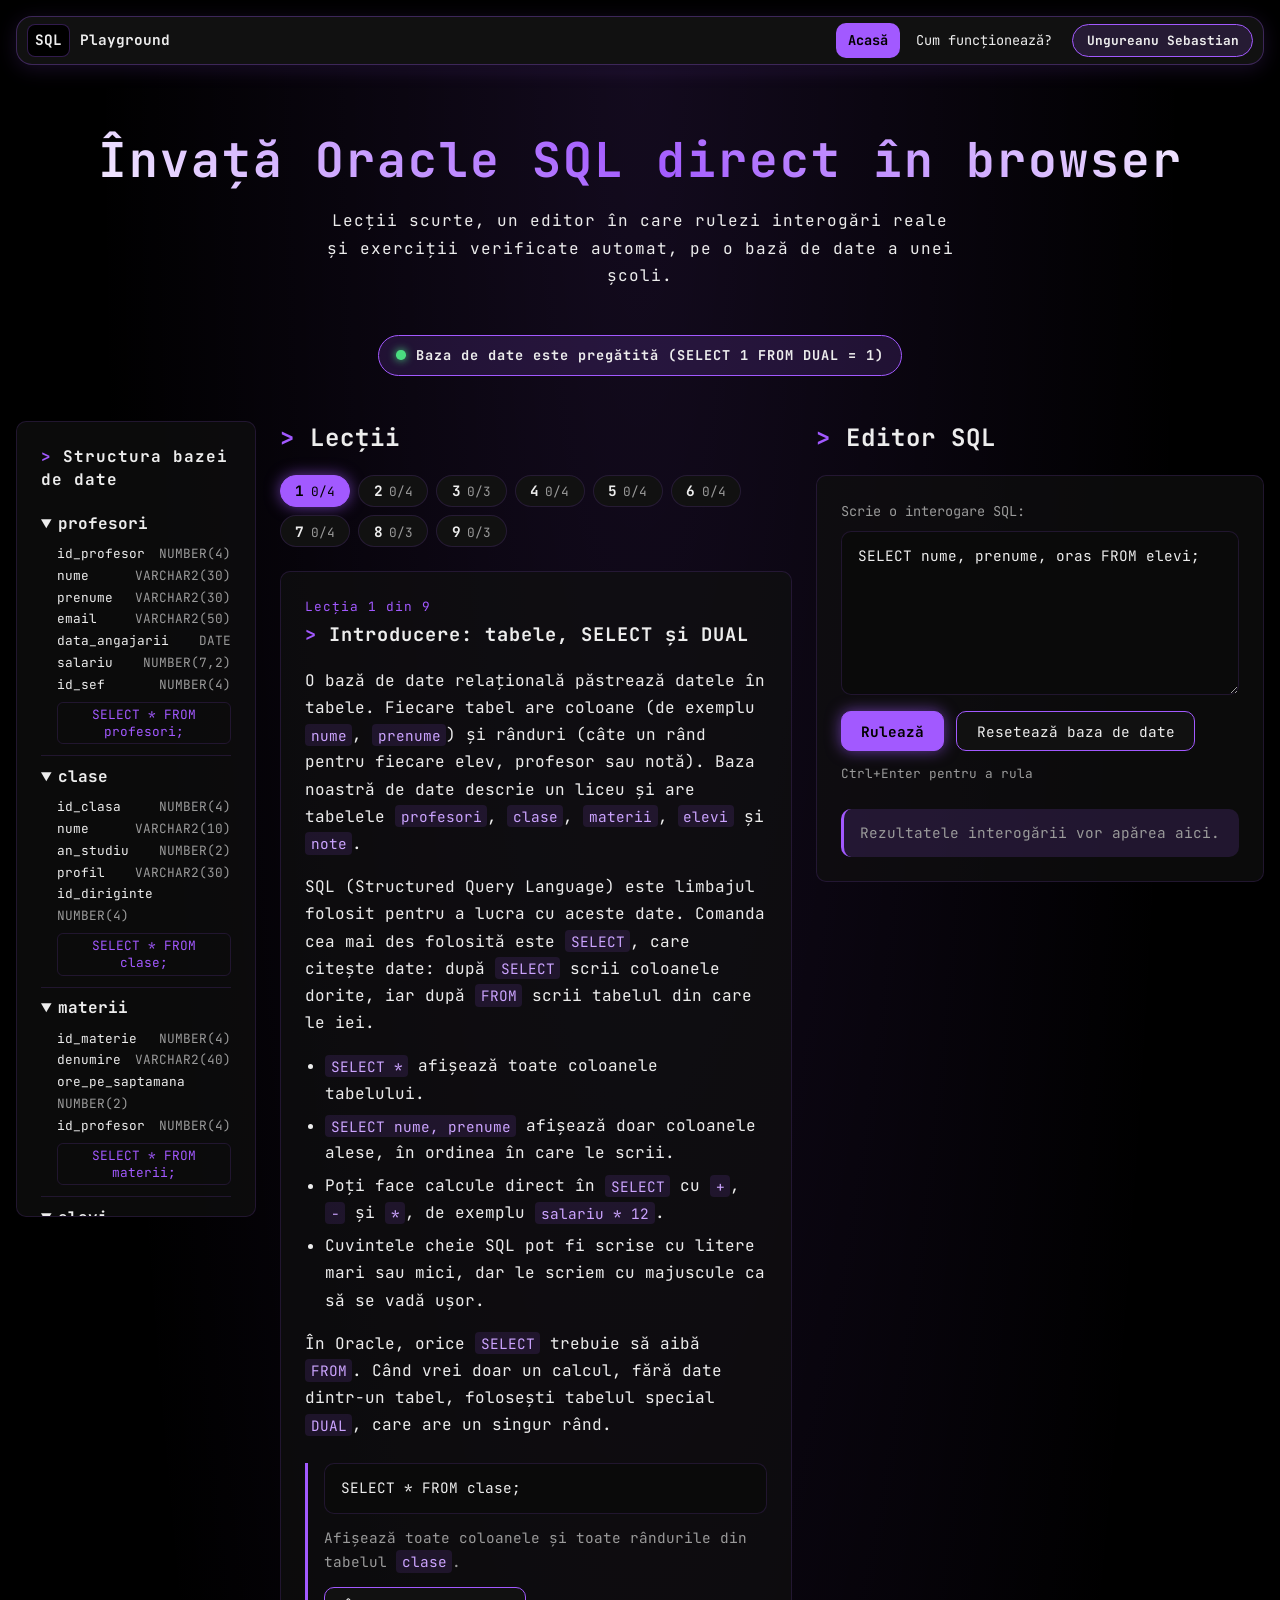
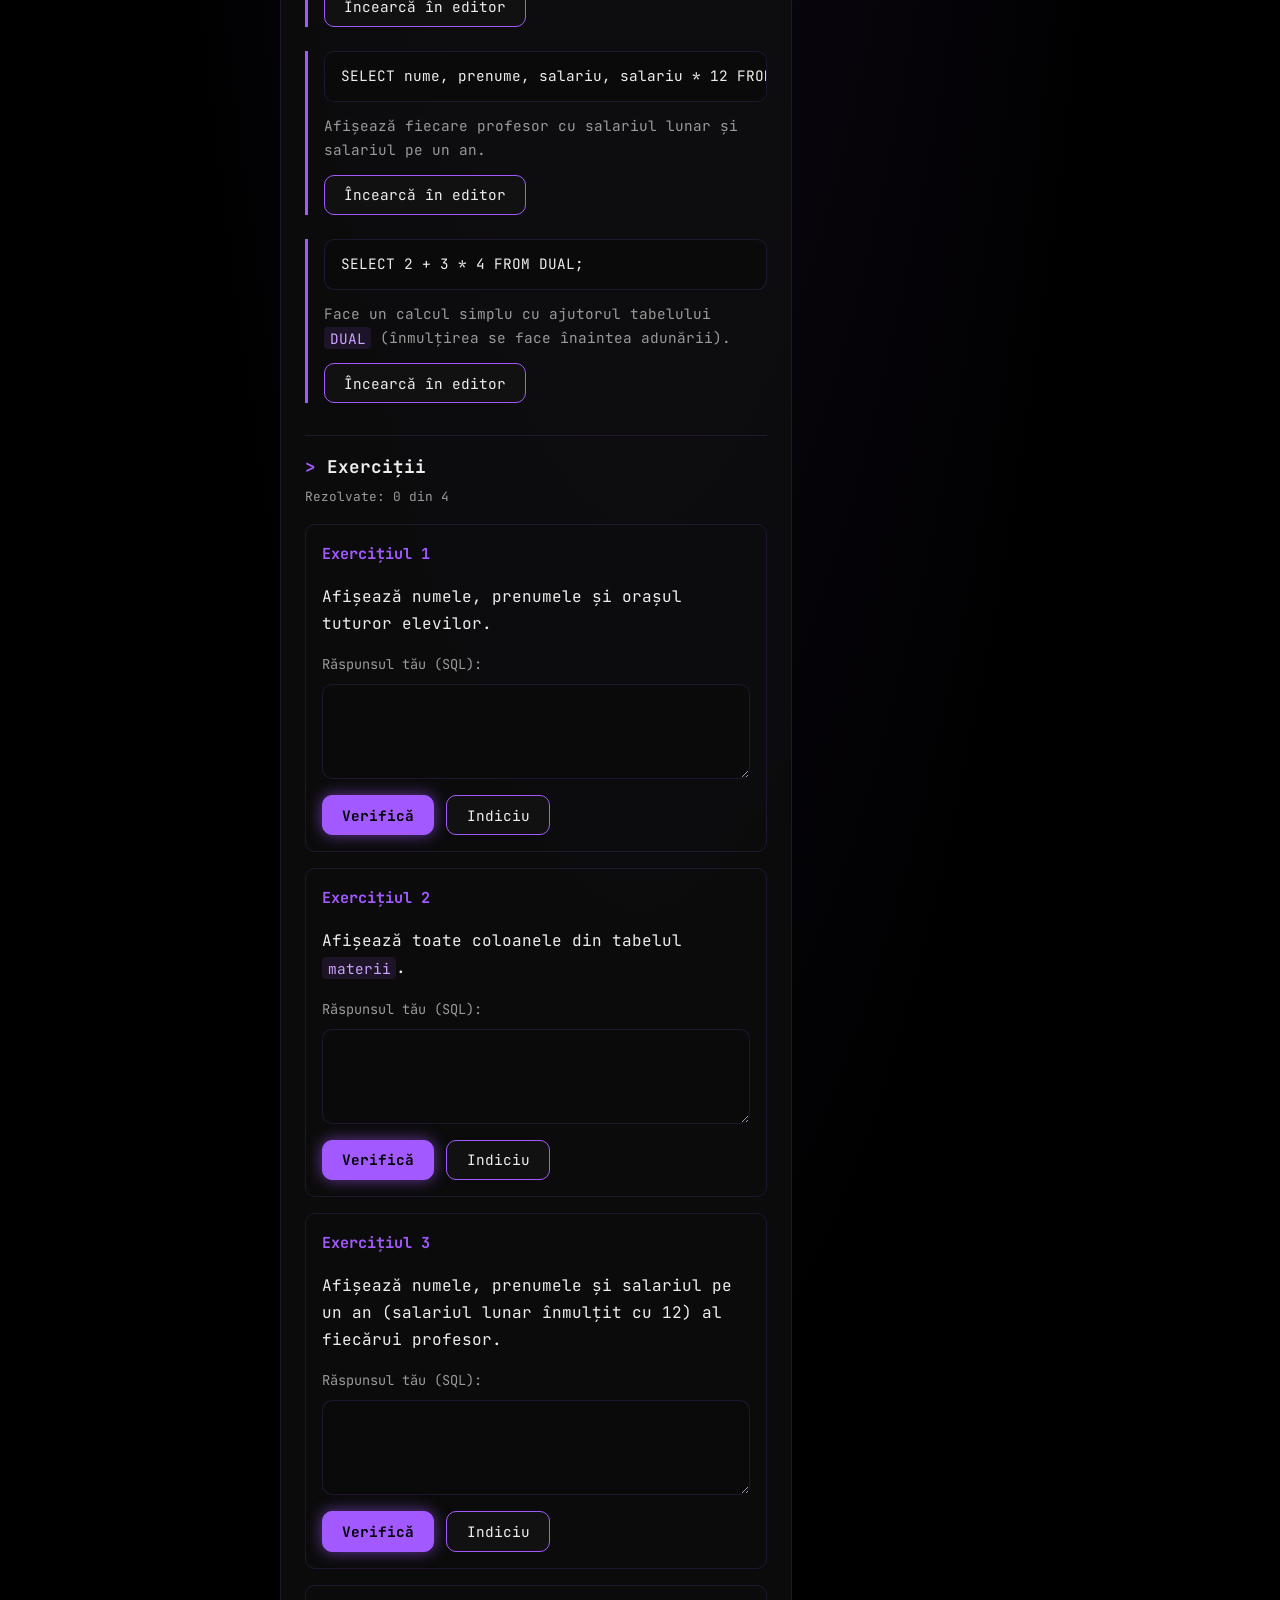
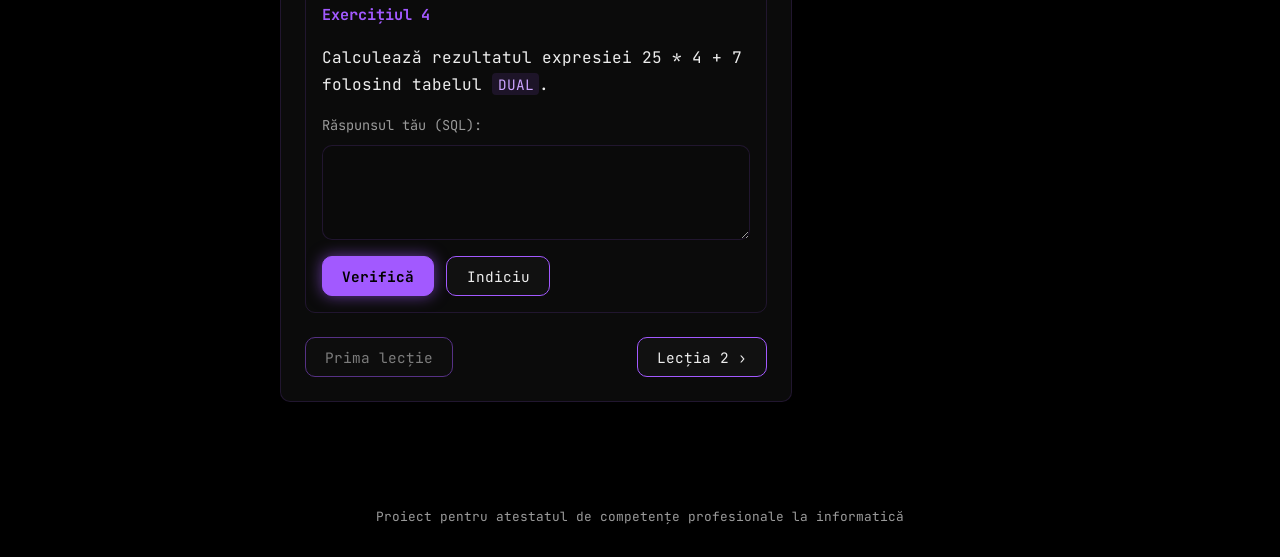
==== commit afec7570: "Add 3-column desktop layout with sticky editor and schema, author name pill Co-Authored-By: Claude O" ====
--- a/site/index.html
+++ b/site/index.html
@@ -3,7 +3,8 @@
   index.html - home page: the working SQL site (lessons, SQL editor, exercises).
   Styles: css/style.css. Scripts: vendor/sql-wasm.js (SQL engine) and js/main.js (page logic; it loads
   db.js, render.js, lessons-ui.js, lessons.js and checker.js).
-  Order of the page: title (hero), lessons, SQL editor.
+  Order of the page: title (hero), then the workspace: lessons, SQL editor, database structure
+  (on computers: 3 columns, structure left, lessons middle, editor right; see style.css "Home page layout").
 -->
 <html lang="ro"> <!-- page language: Romanian -->
 <head>
@@ -15,7 +16,7 @@
   <script src="vendor/sql-wasm.js"></script> <!-- SQL engine (sql.js); provides initSqlJs -->
   <script type="module" src="js/main.js"></script> <!-- page logic; runs after the page is loaded -->
 </head>
-<body>
+<body class="home-page"> <!-- home-page: wide 3-column layout (see style.css) -->
   <!-- Top menu bar: logo + navigation menu (same on every page) -->
   <header class="site-header">
     <div class="site-header-inner">
@@ -27,6 +28,7 @@
         <a href="index.html" aria-current="page">Acasă</a> <!-- link to the home page (current page) -->
         <a href="cum-functioneaza.html">Cum funcționează?</a> <!-- link to the "how it works" page -->
       </nav>
+      <span class="author-pill">Ungureanu Sebastian</span> <!-- author name pill in the menu bar -->
     </div>
   </header>
 
@@ -38,22 +40,22 @@
       <p id="db-status" class="status">Se încarcă baza de date...</p> <!-- database status badge (filled in by main.js) -->
     </section>
 
-    <!-- Lessons section: numbered lesson buttons + one lesson at a time with its exercises (filled in by lessons-ui.js) -->
-    <section id="lessons" class="lessons-section" aria-labelledby="lessons-title">
-      <h2 id="lessons-title">Lecții</h2> <!-- heading of the lessons section -->
-      <nav id="lesson-nav" class="lesson-nav" aria-label="Lista lecțiilor"></nav> <!-- numbered lesson buttons -->
-      <div id="lesson-content"> <!-- the open lesson is shown here -->
-        <p class="message message-info">Lecțiile apar după ce se încarcă baza de date.</p> <!-- text shown while loading -->
-      </div>
-    </section>
+    <!-- Workspace: lessons + SQL editor + database structure (3 columns on computers, stacked on phones) -->
+    <div class="workspace">
 
-    <!-- SQL editor section: editor + results on the left, database structure on the right -->
-    <section id="editor" class="editor-section" aria-labelledby="editor-title">
-      <h2 id="editor-title">Editor SQL</h2> <!-- heading of the SQL editor section -->
-      <div class="editor-layout"> <!-- two columns on computers, one column on phones -->
+      <!-- Lessons section: numbered lesson buttons + one lesson at a time with its exercises (filled in by lessons-ui.js) -->
+      <section id="lessons" class="lessons-section" aria-labelledby="lessons-title">
+        <h2 id="lessons-title">Lecții</h2> <!-- heading of the lessons section -->
+        <nav id="lesson-nav" class="lesson-nav" aria-label="Lista lecțiilor"></nav> <!-- numbered lesson buttons -->
+        <div id="lesson-content"> <!-- the open lesson is shown here -->
+          <p class="message message-info">Lecțiile apar după ce se încarcă baza de date.</p> <!-- text shown while loading -->
+        </div>
+      </section>
 
-        <!-- Left column: the editor, the buttons and the results -->
-        <div class="card">
+      <!-- SQL editor section: the editor, the buttons and the results (right column on computers, stays on screen) -->
+      <section id="editor" class="editor-section" aria-labelledby="editor-title">
+        <h2 id="editor-title">Editor SQL</h2> <!-- heading of the SQL editor section -->
+        <div class="card editor-card">
           <label for="sql-editor" class="editor-label">Scrie o interogare SQL:</label> <!-- text above the editor -->
           <textarea id="sql-editor" class="sql-editor" rows="6" spellcheck="false" autocomplete="off" autocapitalize="off">SELECT nume, prenume, oras FROM elevi;</textarea> <!-- the SQL editor, with a sample query -->
           <div class="editor-buttons"> <!-- row with the buttons and the keyboard hint -->
@@ -65,15 +67,15 @@
             <p class="message message-info">Rezultatele interogării vor apărea aici.</p> <!-- text shown before the first run -->
           </div>
         </div>
+      </section>
 
-        <!-- Right column: the tables of the database and their columns -->
-        <aside class="card schema-panel" aria-labelledby="schema-title">
-          <h3 id="schema-title">Structura bazei de date</h3> <!-- heading of the database structure panel -->
-          <div id="schema-list" class="schema-list"></div> <!-- list of tables (filled in by main.js) -->
-        </aside>
+      <!-- Database structure panel: the tables and their columns (left column on computers, stays on screen) -->
+      <aside id="schema" class="card schema-panel" aria-labelledby="schema-title">
+        <h3 id="schema-title">Structura bazei de date</h3> <!-- heading of the database structure panel -->
+        <div id="schema-list" class="schema-list"></div> <!-- list of tables (filled in by main.js) -->
+      </aside>
 
-      </div>
-    </section>
+    </div> <!-- end of the workspace -->
   </main>
 
   <!-- Footer (same on every page) -->
--- a/site/css/style.css
+++ b/site/css/style.css
@@ -58,7 +58,10 @@
   --max-width: 60rem; /* maximum width of the page content */
   --editor-height: 10rem; /* starting height of the SQL editor */
   --results-max-height: 24rem; /* maximum height of a result table (taller tables scroll) */
-  --schema-panel-width: 16rem; /* width of the "Structura bazei de date" panel on computers */
+  --schema-panel-width: 15rem; /* width of the "Structura bazei de date" panel (left column on computers) */
+  --editor-column-width: 28rem; /* width of the SQL editor column (right column on computers) */
+  --max-width-home: 110rem; /* maximum width of the home page (3 columns: structure, lessons, editor) */
+  --sticky-top: 5.5rem; /* distance from the top of the screen of the fixed columns (room for the menu bar) */
 
   /* Lessons and exercises */
   --color-chip-background: #111111; /* background color of the numbered lesson buttons */
@@ -90,11 +93,12 @@
 /* ===== Top menu bar (floating capsule, stays at the top when scrolling) ===== */
 .site-header {
   position: sticky; /* stays visible at the top while scrolling */
-  top: var(--space); /* distance from the top of the screen */
+  top: 0; /* stuck to the very top of the screen */
   z-index: 10; /* stays above the page content */
   max-width: var(--max-width); /* same width as the page content */
-  margin: var(--space) auto 0; /* centered, with space above */
-  padding: 0 var(--space); /* side space on small screens */
+  margin: 0 auto; /* centered */
+  padding: var(--space) var(--space) 0.5rem; /* space above the capsule and side space on small screens */
+  background: linear-gradient(to bottom, var(--color-background) 75%, transparent); /* dark strip behind the menu bar, so scrolled text does not show above it */
 }
 
 .site-header-inner { /* the visible capsule of the menu bar */
@@ -150,6 +154,36 @@
   background: var(--color-accent); /* current page link: purple background */
   color: #000000; /* current page link: black text */
   font-weight: 700; /* current page link: bold */
+}
+
+/* ===== Author name pill ("Ungureanu Sebastian") in the menu bar ===== */
+.author-pill {
+  padding: 0.3rem 0.85rem; /* space inside the name pill */
+  border: 1px solid var(--color-accent); /* accent-colored border of the name pill */
+  border-radius: var(--radius-pill); /* pill shape */
+  background: var(--color-accent-soft); /* light accent background of the name pill */
+  color: var(--color-text); /* author name color */
+  font-size: 0.8rem; /* author name size */
+  font-weight: 700; /* bold author name */
+  white-space: nowrap; /* keep the name on one line */
+}
+
+@media (min-width: 700px) { /* computers and tablets: logo left, then menu and name pill on the right */
+  .brand { /* the logo */
+    margin-right: auto; /* push the menu and the name pill to the right */
+  }
+}
+
+@media (max-width: 699px) { /* phones: first row logo + name pill, second row the menu */
+  .author-pill { /* the name pill on phones */
+    font-size: 0.7rem; /* smaller author name on phones */
+    padding: 0.2rem 0.6rem; /* smaller name pill on phones */
+  }
+
+  .site-nav { /* the menu on phones */
+    order: 1; /* move the menu after the name pill, on its own row */
+    width: 100%; /* the menu takes a whole row */
+  }
 }
 
 /* ===== Main content ===== */
@@ -276,21 +310,78 @@
   margin-bottom: 2rem; /* space below the editor section */
 }
 
-.editor-layout { /* the grid with the editor and the structure panel */
-  display: grid; /* editor and structure panel placed in a grid */
-  grid-template-columns: minmax(0, 1fr); /* phones: one column (editor above, structure panel below) */
-  gap: 1.5rem; /* space between the editor and the structure panel */
-  align-items: start; /* each box is only as tall as its content */
-}
-
-@media (min-width: 900px) { /* screens at least 900px wide (computers) */
-  .editor-layout { /* the editor grid on computers */
-    grid-template-columns: minmax(0, 1fr) var(--schema-panel-width); /* computers: editor on the left, structure panel on the right */
-  }
-}
-
-.editor-layout > .card { /* the boxes directly inside the editor grid */
-  margin-bottom: 0; /* the grid gap already adds the space between boxes */
+/* ===== Home page layout: lessons, SQL editor, database structure ===== */
+/* Phones: one column (lessons, then editor, then structure).
+   Tablets: lessons on top, editor and structure side by side under them.
+   Computers: 3 columns (structure left, lessons middle, editor right); the structure and the editor
+   stay on screen while only the lessons scroll. */
+.workspace {
+  display: grid; /* the three parts are placed in a grid */
+  grid-template-columns: minmax(0, 1fr); /* phones: one column */
+  grid-template-areas: /* phones: order of the parts, top to bottom */
+    "lessons"
+    "editor"
+    "schema";
+  gap: 1.5rem; /* space between the parts */
+  align-items: start; /* each part is only as tall as its content */
+}
+
+#lessons { /* the lessons part of the grid */
+  grid-area: lessons; /* goes in the "lessons" place */
+}
+
+#editor { /* the SQL editor part of the grid */
+  grid-area: editor; /* goes in the "editor" place */
+}
+
+#schema { /* the database structure part of the grid */
+  grid-area: schema; /* goes in the "schema" place */
+  margin-bottom: 0; /* the grid gap already adds the space */
+}
+
+@media (min-width: 800px) { /* tablets: editor and structure side by side under the lessons */
+  .workspace { /* the grid on tablets */
+    grid-template-columns: minmax(0, 1fr) var(--schema-panel-width); /* wide editor, narrow structure */
+    grid-template-areas: /* tablets: lessons on the whole first row */
+      "lessons lessons"
+      "editor schema";
+  }
+}
+
+@media (min-width: 1100px) { /* computers: 3 columns */
+  .home-page main, /* the home page content on computers */
+  .home-page .site-header { /* and its menu bar */
+    max-width: var(--max-width-home); /* wider than the other pages, so 3 columns fit */
+  }
+
+  .workspace { /* the grid on computers */
+    grid-template-columns: var(--schema-panel-width) minmax(0, 1fr) var(--editor-column-width); /* structure | lessons | editor */
+    grid-template-areas: "schema lessons editor"; /* one row: structure left, lessons middle, editor right */
+  }
+
+  #editor, /* the editor column on computers */
+  #schema { /* and the structure column */
+    position: sticky; /* stays on screen while the lessons scroll */
+    top: var(--sticky-top); /* just under the menu bar */
+    max-height: calc(100vh - var(--sticky-top) - var(--space)); /* never taller than the screen */
+    overflow-y: auto; /* if the content is taller, it scrolls inside the column */
+  }
+
+  #editor h2 { /* the "Editor SQL" heading in the fixed column */
+    margin-top: 0; /* line up with the top of the other columns */
+  }
+
+  .lessons-section h2 { /* the "Lecții" heading in the middle column */
+    margin-top: 0; /* line up with the top of the other columns */
+  }
+
+  .home-page .hero { /* the big title area of the home page on computers */
+    padding: 2.5rem 0 2rem; /* less space above and below, so the 3 columns start higher */
+  }
+}
+
+.editor-card { /* the box with the editor, the buttons and the results */
+  margin-bottom: 0; /* the grid gap already adds the space */
 }
 
 .editor-label { /* the text above the editor ("Scrie o interogare SQL:") */
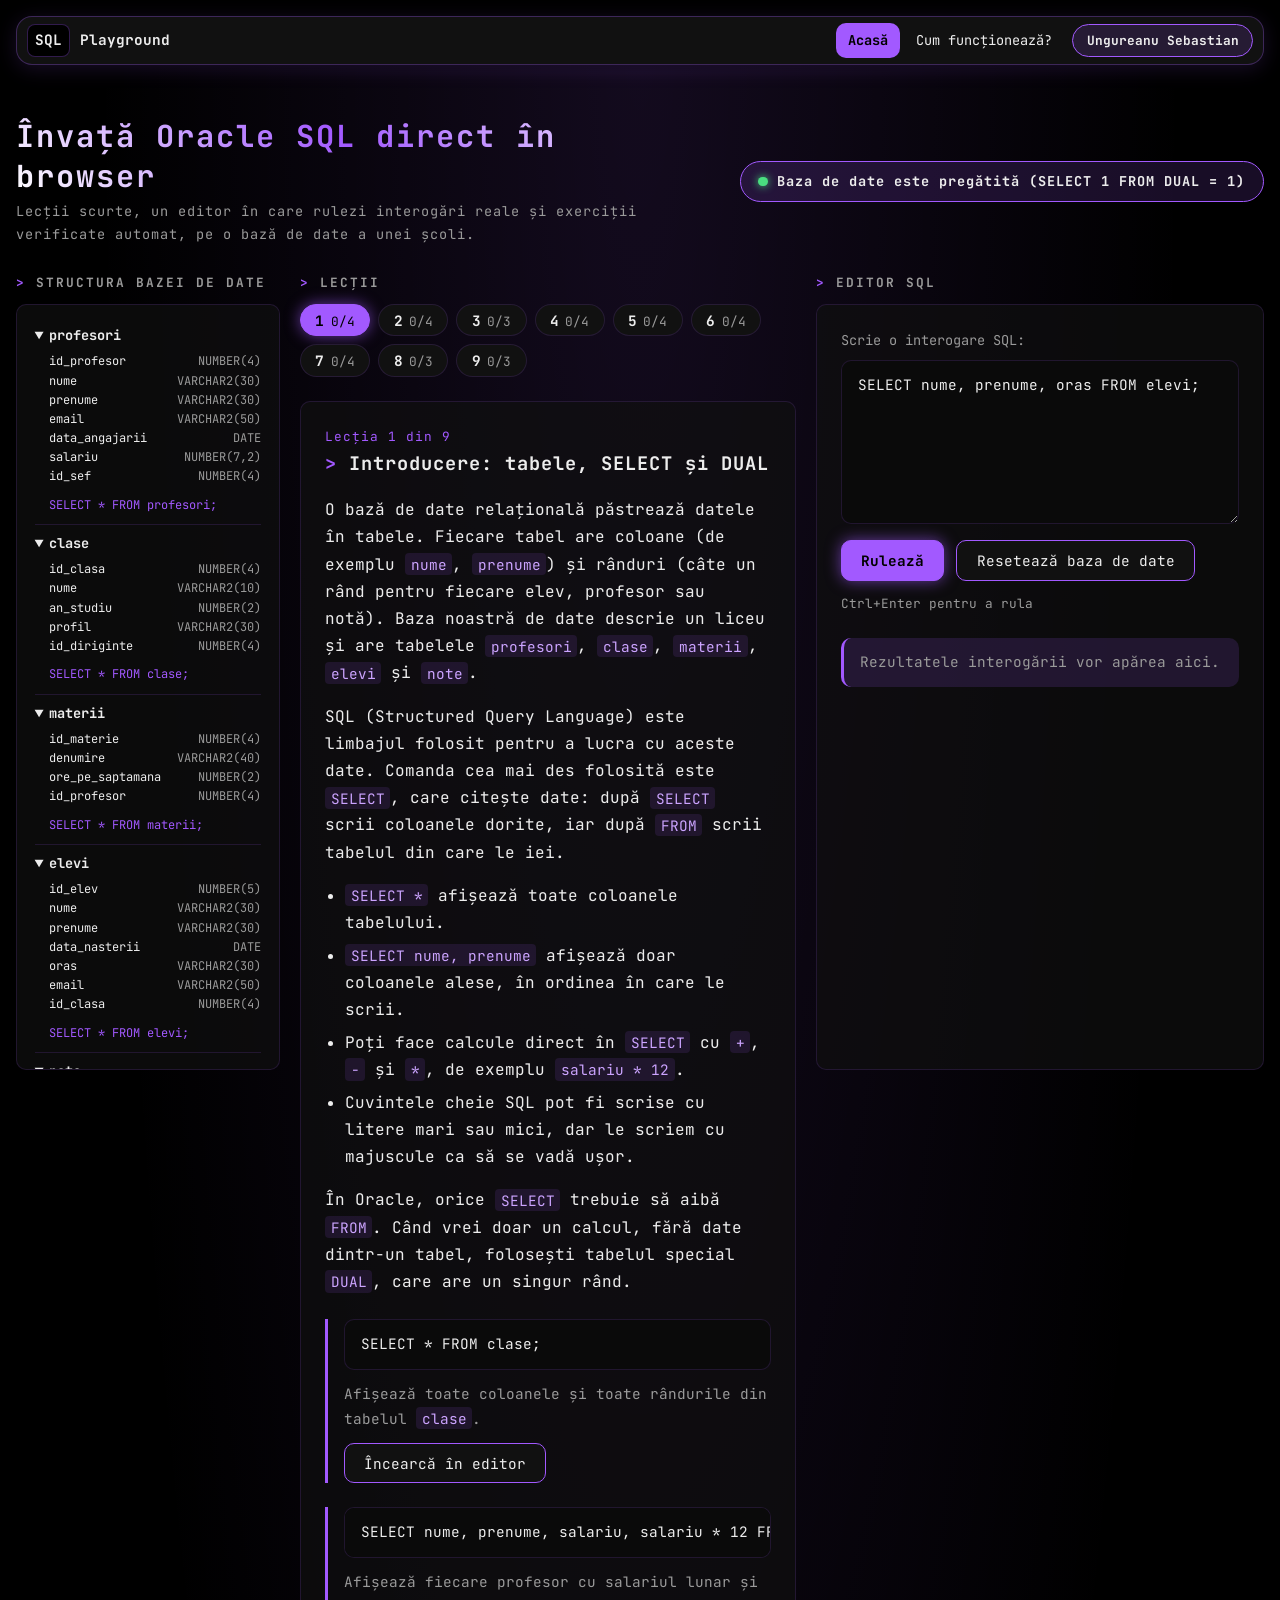
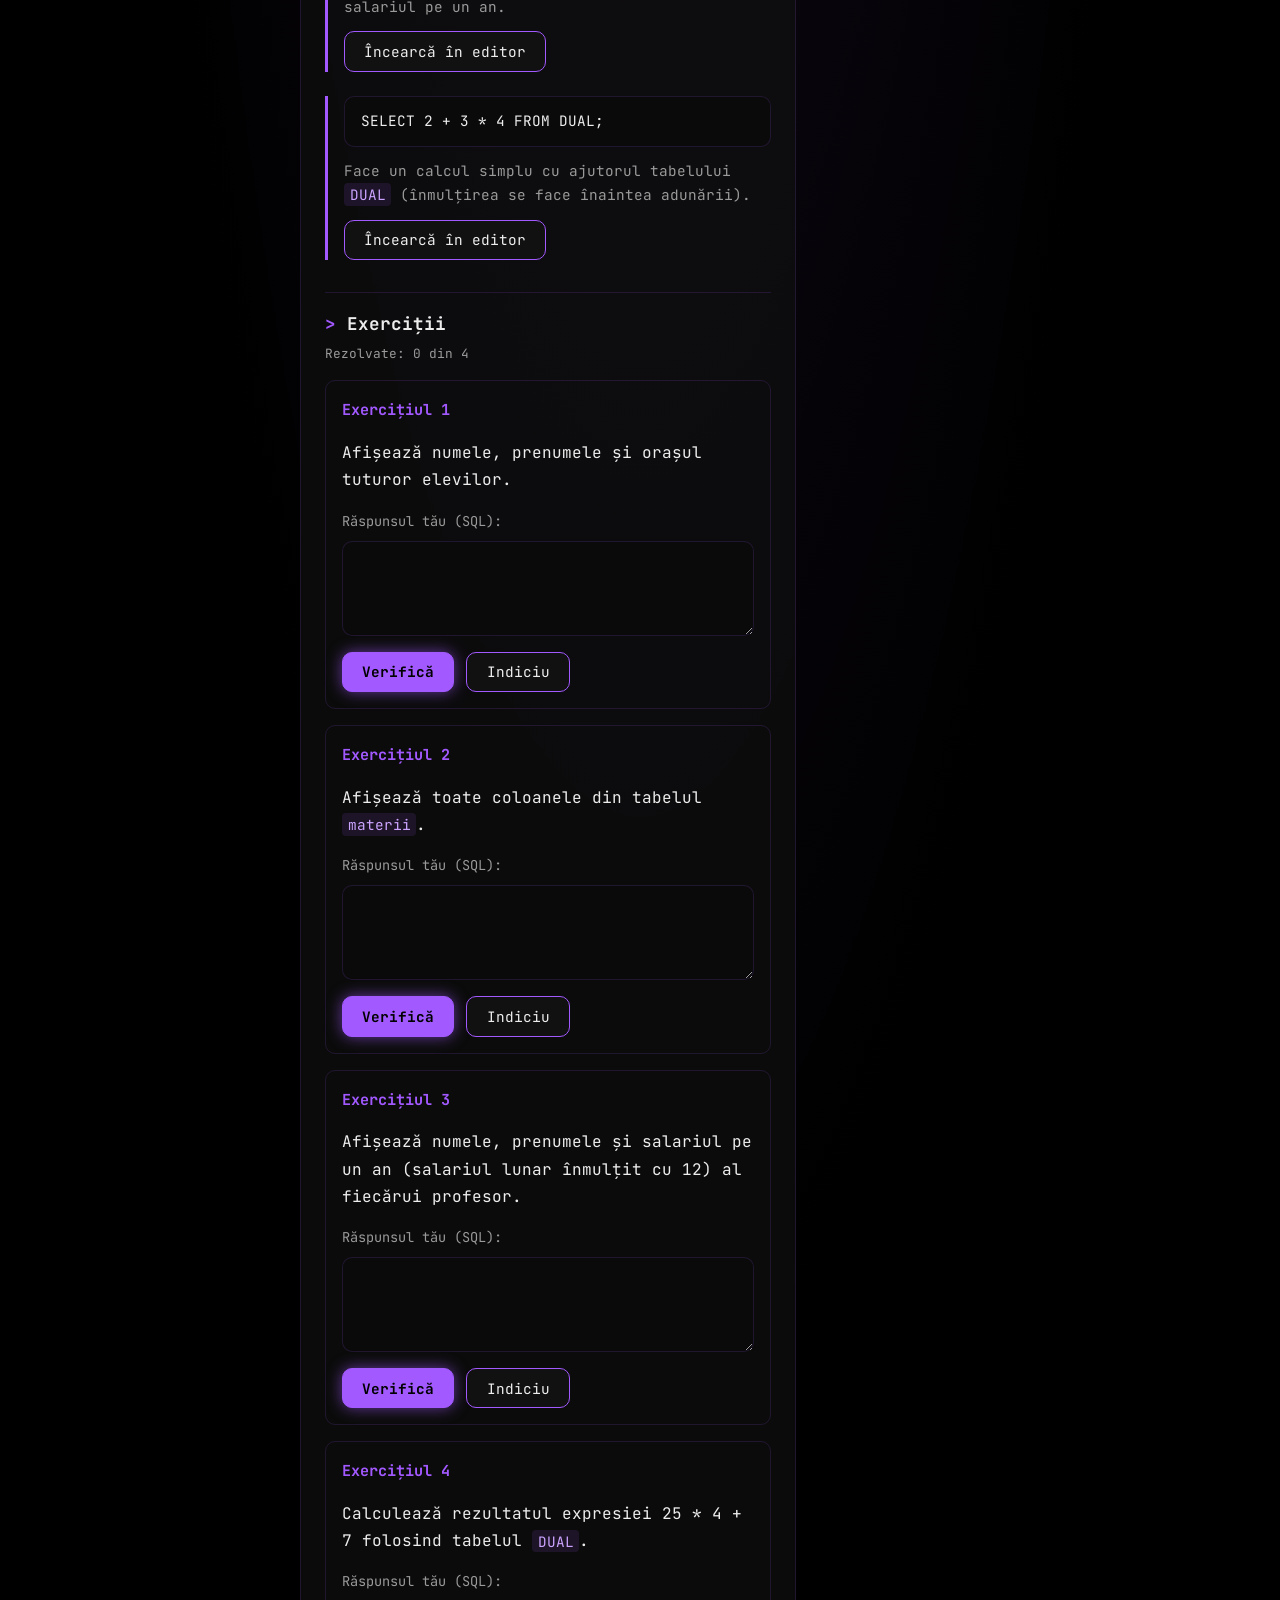
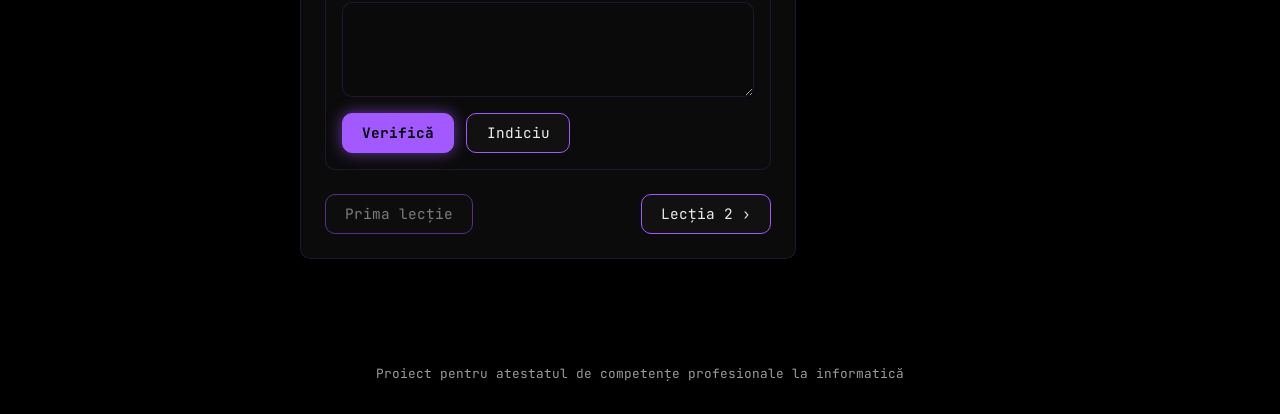
==== commit d4200767: "Make desktop workspace cleaner: slim title strip, aligned column titles, full-height panels Co-Autho" ====
--- a/site/index.html
+++ b/site/index.html
@@ -35,8 +35,10 @@
   <main>
     <!-- Hero: big title at the top of the home page -->
     <section class="hero">
-      <h1 class="hero-title">Învață Oracle SQL direct în browser</h1> <!-- big title of the home page -->
-      <p class="hero-text">Lecții scurte, un editor în care rulezi interogări reale și exerciții verificate automat, pe o bază de date a unei școli.</p> <!-- short description of the site -->
+      <div class="hero-heading"> <!-- title + description (on computers: left side of a slim strip) -->
+        <h1 class="hero-title">Învață Oracle SQL direct în browser</h1> <!-- big title of the home page -->
+        <p class="hero-text">Lecții scurte, un editor în care rulezi interogări reale și exerciții verificate automat, pe o bază de date a unei școli.</p> <!-- short description of the site -->
+      </div>
       <p id="db-status" class="status">Se încarcă baza de date...</p> <!-- database status badge (filled in by main.js) -->
     </section>
 
@@ -45,7 +47,7 @@
 
       <!-- Lessons section: numbered lesson buttons + one lesson at a time with its exercises (filled in by lessons-ui.js) -->
       <section id="lessons" class="lessons-section" aria-labelledby="lessons-title">
-        <h2 id="lessons-title">Lecții</h2> <!-- heading of the lessons section -->
+        <h2 id="lessons-title" class="panel-title">Lecții</h2> <!-- small title above the lessons column -->
         <nav id="lesson-nav" class="lesson-nav" aria-label="Lista lecțiilor"></nav> <!-- numbered lesson buttons -->
         <div id="lesson-content"> <!-- the open lesson is shown here -->
           <p class="message message-info">Lecțiile apar după ce se încarcă baza de date.</p> <!-- text shown while loading -->
@@ -54,7 +56,7 @@
 
       <!-- SQL editor section: the editor, the buttons and the results (right column on computers, stays on screen) -->
       <section id="editor" class="editor-section" aria-labelledby="editor-title">
-        <h2 id="editor-title">Editor SQL</h2> <!-- heading of the SQL editor section -->
+        <h2 id="editor-title" class="panel-title">Editor SQL</h2> <!-- small title above the editor column -->
         <div class="card editor-card">
           <label for="sql-editor" class="editor-label">Scrie o interogare SQL:</label> <!-- text above the editor -->
           <textarea id="sql-editor" class="sql-editor" rows="6" spellcheck="false" autocomplete="off" autocapitalize="off">SELECT nume, prenume, oras FROM elevi;</textarea> <!-- the SQL editor, with a sample query -->
@@ -69,11 +71,13 @@
         </div>
       </section>
 
-      <!-- Database structure panel: the tables and their columns (left column on computers, stays on screen) -->
-      <aside id="schema" class="card schema-panel" aria-labelledby="schema-title">
-        <h3 id="schema-title">Structura bazei de date</h3> <!-- heading of the database structure panel -->
-        <div id="schema-list" class="schema-list"></div> <!-- list of tables (filled in by main.js) -->
-      </aside>
+      <!-- Database structure: the tables and their columns (left column on computers, stays on screen) -->
+      <section id="schema" class="schema-section" aria-labelledby="schema-title">
+        <h2 id="schema-title" class="panel-title">Structura bazei de date</h2> <!-- small title above the structure column -->
+        <div class="card schema-panel"> <!-- box with the list of tables -->
+          <div id="schema-list" class="schema-list"></div> <!-- list of tables (filled in by main.js) -->
+        </div>
+      </section>
 
     </div> <!-- end of the workspace -->
   </main>
--- a/site/css/style.css
+++ b/site/css/style.css
@@ -58,8 +58,11 @@
   --max-width: 60rem; /* maximum width of the page content */
   --editor-height: 10rem; /* starting height of the SQL editor */
   --results-max-height: 24rem; /* maximum height of a result table (taller tables scroll) */
-  --schema-panel-width: 15rem; /* width of the "Structura bazei de date" panel (left column on computers) */
+  --schema-panel-width: 16.5rem; /* width of the "Structura bazei de date" panel (left column on computers) */
   --editor-column-width: 28rem; /* width of the SQL editor column (right column on computers) */
+  --editor-results-offset: 34rem; /* height taken by the menu bar and the editor above the results (results use the rest of the screen) */
+  --font-size-title-home: 1.9rem; /* size of the title of the home page on computers (slim strip) */
+  --font-size-schema: 0.75rem; /* text size of the columns in the "Structura bazei de date" panel */
   --max-width-home: 110rem; /* maximum width of the home page (3 columns: structure, lessons, editor) */
   --sticky-top: 5.5rem; /* distance from the top of the screen of the fixed columns (room for the menu bar) */
 
@@ -314,7 +317,7 @@
 /* Phones: one column (lessons, then editor, then structure).
    Tablets: lessons on top, editor and structure side by side under them.
    Computers: 3 columns (structure left, lessons middle, editor right); the structure and the editor
-   stay on screen while only the lessons scroll. */
+   fill the screen height and stay on screen while only the lessons scroll. */
 .workspace {
   display: grid; /* the three parts are placed in a grid */
   grid-template-columns: minmax(0, 1fr); /* phones: one column */
@@ -336,6 +339,19 @@
 
 #schema { /* the database structure part of the grid */
   grid-area: schema; /* goes in the "schema" place */
+}
+
+/* Small title above each column: "> LECȚII", "> EDITOR SQL", "> STRUCTURA BAZEI DE DATE" */
+.panel-title {
+  margin: 0 0 0.75rem; /* space below the column title */
+  font-size: 0.8rem; /* small column title */
+  text-transform: uppercase; /* column title in capital letters */
+  letter-spacing: 2px; /* space between the letters of the column title */
+  color: var(--color-text-muted); /* gray column title (the ">" stays purple) */
+}
+
+.editor-card, /* the box with the editor, the buttons and the results */
+.schema-panel { /* the box with the list of tables */
   margin-bottom: 0; /* the grid gap already adds the space */
 }
 
@@ -357,31 +373,56 @@
   .workspace { /* the grid on computers */
     grid-template-columns: var(--schema-panel-width) minmax(0, 1fr) var(--editor-column-width); /* structure | lessons | editor */
     grid-template-areas: "schema lessons editor"; /* one row: structure left, lessons middle, editor right */
+    gap: 1.25rem; /* space between the columns */
   }
 
   #editor, /* the editor column on computers */
   #schema { /* and the structure column */
     position: sticky; /* stays on screen while the lessons scroll */
     top: var(--sticky-top); /* just under the menu bar */
-    max-height: calc(100vh - var(--sticky-top) - var(--space)); /* never taller than the screen */
-    overflow-y: auto; /* if the content is taller, it scrolls inside the column */
-  }
-
-  #editor h2 { /* the "Editor SQL" heading in the fixed column */
-    margin-top: 0; /* line up with the top of the other columns */
-  }
-
-  .lessons-section h2 { /* the "Lecții" heading in the middle column */
-    margin-top: 0; /* line up with the top of the other columns */
-  }
-
-  .home-page .hero { /* the big title area of the home page on computers */
-    padding: 2.5rem 0 2rem; /* less space above and below, so the 3 columns start higher */
-  }
-}
-
-.editor-card { /* the box with the editor, the buttons and the results */
-  margin-bottom: 0; /* the grid gap already adds the space */
+    height: calc(100vh - var(--sticky-top) - var(--space)); /* as tall as the screen (minus the menu bar) */
+    display: flex; /* title on top, box under it */
+    flex-direction: column; /* one under the other */
+  }
+
+  .editor-card, /* the editor box on computers */
+  .schema-panel { /* the structure box on computers */
+    flex: 1; /* the box fills the rest of the column height */
+    min-height: 0; /* allows the box to be smaller than its content (then it scrolls) */
+    overflow-y: auto; /* if the content is taller, it scrolls inside the box */
+    scrollbar-width: thin; /* thin scroll bar */
+    scrollbar-color: var(--color-border) transparent; /* scroll bar in a faint accent color */
+  }
+
+  .editor-card .table-wrapper { /* result tables in the editor column */
+    max-height: calc(100vh - var(--editor-results-offset)); /* use the free height under the editor */
+  }
+
+  /* Home page title as a slim strip: title and text on the left, database status on the right */
+  .home-page .hero {
+    display: flex; /* title block and status side by side */
+    align-items: center; /* centered vertically */
+    justify-content: space-between; /* title on the left, status on the right */
+    gap: 2rem; /* space between them */
+    padding: 1.75rem 0 1.75rem; /* small space above and below */
+    text-align: left; /* text aligned to the left */
+  }
+
+  .home-page .hero-title { /* the title in the slim strip */
+    margin: 0 0 0.25rem; /* small space under the title */
+    font-size: var(--font-size-title-home); /* smaller title on the home page */
+  }
+
+  .home-page .hero-text { /* the description in the slim strip */
+    margin: 0; /* no extra space */
+    max-width: 48rem; /* keep the line not too long */
+    font-size: 0.85rem; /* smaller description */
+    color: var(--color-text-muted); /* gray description */
+  }
+
+  .home-page .status { /* the database status in the slim strip */
+    flex-shrink: 0; /* never squeezed */
+  }
 }
 
 .editor-label { /* the text above the editor ("Scrie o interogare SQL:") */
@@ -542,18 +583,22 @@
 }
 
 /* ===== Database structure panel ("Structura bazei de date") ===== */
-.schema-panel h3 {
-  margin-bottom: 0.75rem; /* space below the panel heading */
-  font-size: 1rem; /* panel heading size */
+.schema-panel { /* the box with the list of tables */
+  padding: 0.75rem 1.1rem; /* space inside the box */
 }
 
 .schema-table { /* one table in the structure panel */
   border-bottom: 1px solid var(--color-border); /* line between tables */
-  padding: 0.4rem 0; /* space above and below each table */
+  padding: 0.45rem 0; /* space above and below each table */
+}
+
+.schema-table:last-child { /* the last table in the panel */
+  border-bottom: none; /* no line under the last table */
 }
 
 .schema-table summary { /* the table name (click it to open or close the column list) */
   cursor: pointer; /* hand cursor: the table name can be clicked */
+  font-size: 0.85rem; /* table name size */
   font-weight: 700; /* bold table name */
 }
 
@@ -568,37 +613,37 @@
 
 .column-list { /* the list of columns of a table */
   list-style: none; /* no bullets in the column list */
-  margin: 0.4rem 0; /* space above and below the column list */
-  padding-left: 1rem; /* columns indented under the table name */
-  font-size: var(--font-size-small); /* small column text */
+  margin: 0.3rem 0 0.2rem; /* space above and below the column list */
+  padding-left: 0.9rem; /* columns indented under the table name */
+  font-size: var(--font-size-schema); /* small column text */
+  line-height: 1.6; /* compact lines */
 }
 
 .column-list li { /* one column in the list */
   display: flex; /* column name and type on the same line */
-  flex-wrap: wrap; /* move the type to the next line if there is no room */
   justify-content: space-between; /* name on the left, type on the right */
-  gap: 0 0.5rem; /* space between name and type */
+  gap: 0.5rem; /* space between name and type */
+  white-space: nowrap; /* name and type always on one line */
 }
 
 .column-type { /* the type of a column, e.g. VARCHAR2(30) */
   color: var(--color-text-muted); /* column types in gray */
 }
 
-/* Small button under each table: writes "SELECT * FROM <table>;" in the editor */
+/* Small link under each table: writes "SELECT * FROM <table>;" in the editor */
 .schema-query-button {
-  margin: 0 0 0.3rem 1rem; /* indented like the columns */
-  padding: 0.2rem 0.5rem; /* space inside the small button */
+  margin: 0.1rem 0 0.2rem 0.9rem; /* indented like the columns */
+  padding: 0; /* no space around the text: it looks like a link */
   background: transparent; /* no background */
-  color: var(--color-accent); /* purple button text */
+  color: var(--color-accent); /* purple link text */
   font-family: var(--font-main); /* same font as the rest of the site */
-  font-size: var(--font-size-small); /* small button text */
-  border: 1px solid var(--color-border); /* thin purple border */
-  border-radius: 6px; /* rounded corners */
+  font-size: var(--font-size-schema); /* small link text */
+  border: none; /* no border */
   cursor: pointer; /* hand cursor on hover */
 }
 
-.schema-query-button:hover { /* the small button under the mouse */
-  border-color: var(--color-accent); /* stronger border on mouse hover */
+.schema-query-button:hover { /* the small link under the mouse */
+  text-decoration: underline; /* underlined on mouse hover */
 }
 
 /* ===== Lessons and exercises ===== */
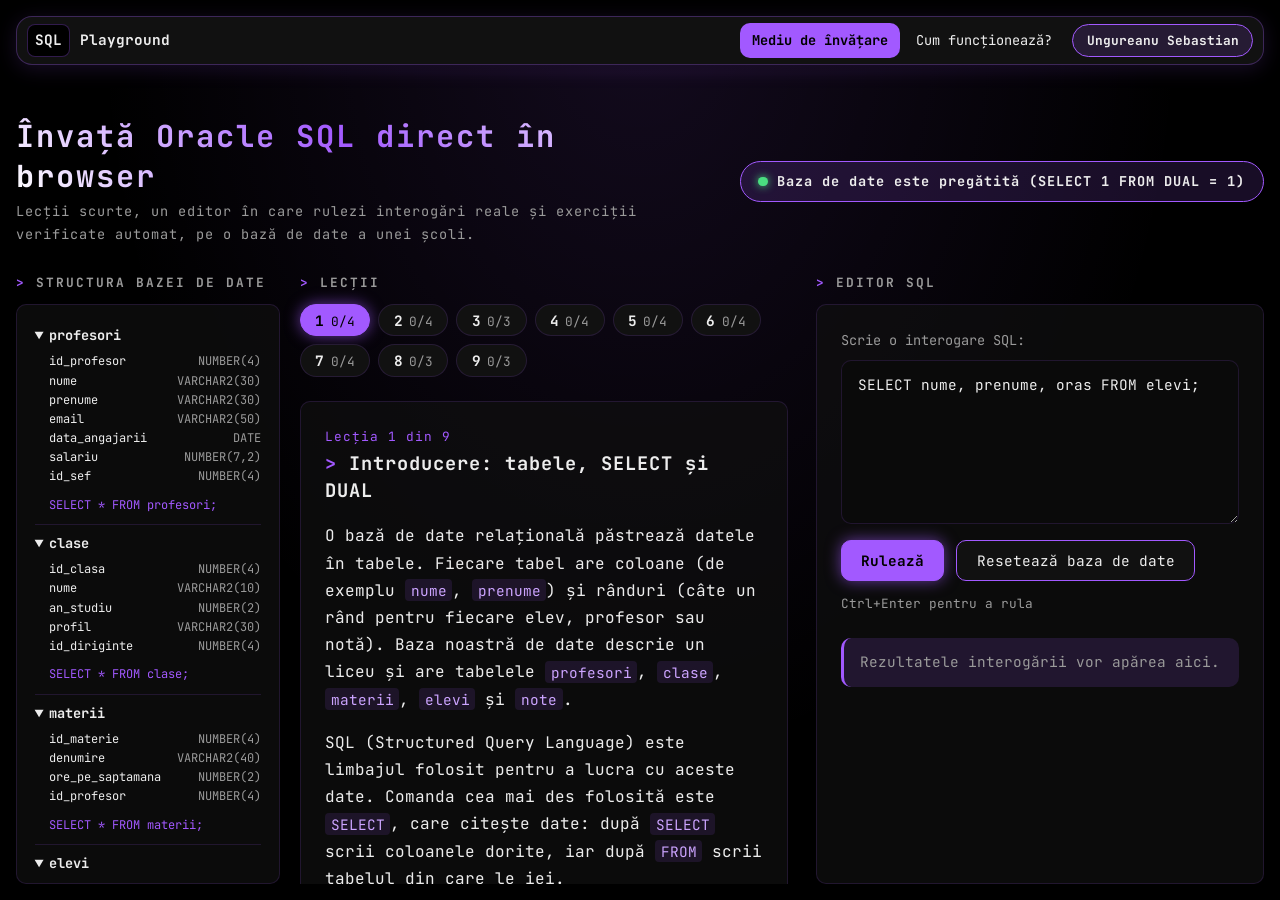
==== commit 41949e9f: "Rename the home page menu link to "Mediu de învățare" Co-Authored-By: Claude Opus 5.5 <noreply@anthr" ====
--- a/site/index.html
+++ b/site/index.html
@@ -25,7 +25,7 @@
         <span>Playground</span> <!-- site name next to the logo -->
       </a>
       <nav class="site-nav" aria-label="Meniu principal"> <!-- navigation menu -->
-        <a href="index.html" aria-current="page">Acasă</a> <!-- link to the home page (current page) -->
+        <a href="index.html" aria-current="page">Mediu de învățare</a> <!-- link to the home page, the learning environment (current page) -->
         <a href="cum-functioneaza.html">Cum funcționează?</a> <!-- link to the "how it works" page -->
       </nav>
       <span class="author-pill">Ungureanu Sebastian</span> <!-- author name pill in the menu bar -->
--- a/site/css/style.css
+++ b/site/css/style.css
@@ -147,6 +147,7 @@
   font-size: 0.85rem; /* menu link text size */
   padding: 0.35rem 0.75rem; /* clickable area around each menu link */
   border-radius: var(--radius); /* rounded corners on the link highlight */
+  white-space: nowrap; /* keep each menu link on one line */
 }
 
 .site-nav a:hover { /* menu link under the mouse */
@@ -186,6 +187,12 @@
   .site-nav { /* the menu on phones */
     order: 1; /* move the menu after the name pill, on its own row */
     width: 100%; /* the menu takes a whole row */
+    flex-wrap: wrap; /* very narrow phones: a link that does not fit moves to the next row */
+  }
+
+  .site-nav a { /* the menu links on phones */
+    font-size: 0.75rem; /* smaller menu text, so both links fit on one row */
+    padding: 0.35rem 0.6rem; /* smaller clickable area on phones */
   }
 }
 
@@ -425,6 +432,86 @@
   }
 }
 
+/* ===== Home page on computers: the page fits the screen like an app ===== */
+/* The page itself does not scroll. Only the lesson box and the structure box scroll, each one by itself.
+   (Only on screens tall enough; on short screens the page scrolls as before.) */
+@media (min-width: 1100px) and (min-height: 600px) {
+  .home-page { /* the whole home page */
+    height: 100vh; /* exactly as tall as the screen */
+    display: flex; /* menu bar, then content, one under the other */
+    flex-direction: column; /* one under the other */
+    overflow: hidden; /* the page itself never scrolls */
+  }
+
+  .home-page .site-header { /* the menu bar */
+    position: static; /* no need to stick: the page does not scroll */
+    width: 100%; /* full width (up to its maximum width) */
+    flex: none; /* keeps its own height */
+  }
+
+  .home-page main { /* the content under the menu bar */
+    flex: 1; /* takes all the height that is left */
+    min-height: 0; /* allowed to be smaller than its content */
+    width: 100%; /* full width (up to its maximum width) */
+    display: flex; /* title strip, then the 3 columns */
+    flex-direction: column; /* one under the other */
+  }
+
+  .home-page .site-footer { /* the footer */
+    display: none; /* hidden on computers: there is no room under the columns (still shown on phones) */
+  }
+
+  .workspace { /* the 3 columns */
+    flex: 1; /* take all the height under the title strip */
+    min-height: 0; /* allowed to be smaller than their content */
+    grid-template-rows: minmax(0, 1fr); /* one row, as tall as the free height */
+    align-items: stretch; /* every column is as tall as the row */
+  }
+
+  #lessons, /* the lessons column */
+  #editor, /* the editor column */
+  #schema { /* the structure column */
+    position: static; /* no need to stick: the page does not scroll */
+    height: auto; /* the height comes from the grid row */
+    margin-bottom: 0; /* all 3 columns end at the same line */
+    min-height: 0; /* allowed to be smaller than its content */
+    display: flex; /* column title, then the rest */
+    flex-direction: column; /* one under the other */
+  }
+
+  #lesson-content { /* the open lesson: the part of the lessons column that scrolls */
+    flex: 1; /* takes the height under the lesson buttons */
+    min-height: 0; /* allowed to be smaller than its content (then it scrolls) */
+    overflow-y: auto; /* the lesson scrolls inside its box */
+    scrollbar-width: thin; /* thin scroll bar */
+    scrollbar-color: var(--color-border) transparent; /* scroll bar in a faint accent color */
+    padding-right: 0.5rem; /* small space between the lesson and its scroll bar */
+  }
+
+  .editor-card { /* the editor box: editor and buttons on top, the results take the rest */
+    display: flex; /* one under the other */
+    flex-direction: column; /* one under the other */
+  }
+
+  .editor-card .results { /* the results area in the editor box */
+    flex: 1; /* takes the height under the buttons */
+    min-height: 0; /* allowed to be smaller than its content */
+    display: flex; /* result tables one under the other */
+    flex-direction: column; /* one under the other */
+  }
+
+  .editor-card .result-block { /* one result (table + row count) in the editor box */
+    display: flex; /* table, then the row count */
+    flex-direction: column; /* one under the other */
+    min-height: 0; /* allowed to be smaller than its content */
+  }
+
+  .editor-card .table-wrapper { /* a result table in the editor box */
+    max-height: none; /* no fixed limit: it gets the free height of the box */
+    min-height: 0; /* allowed to be smaller than the table (then it scrolls, the column names stay on top) */
+  }
+}
+
 .editor-label { /* the text above the editor ("Scrie o interogare SQL:") */
   display: block; /* the label sits on its own line, above the editor */
   margin-bottom: 0.5rem; /* space between the label and the editor */
